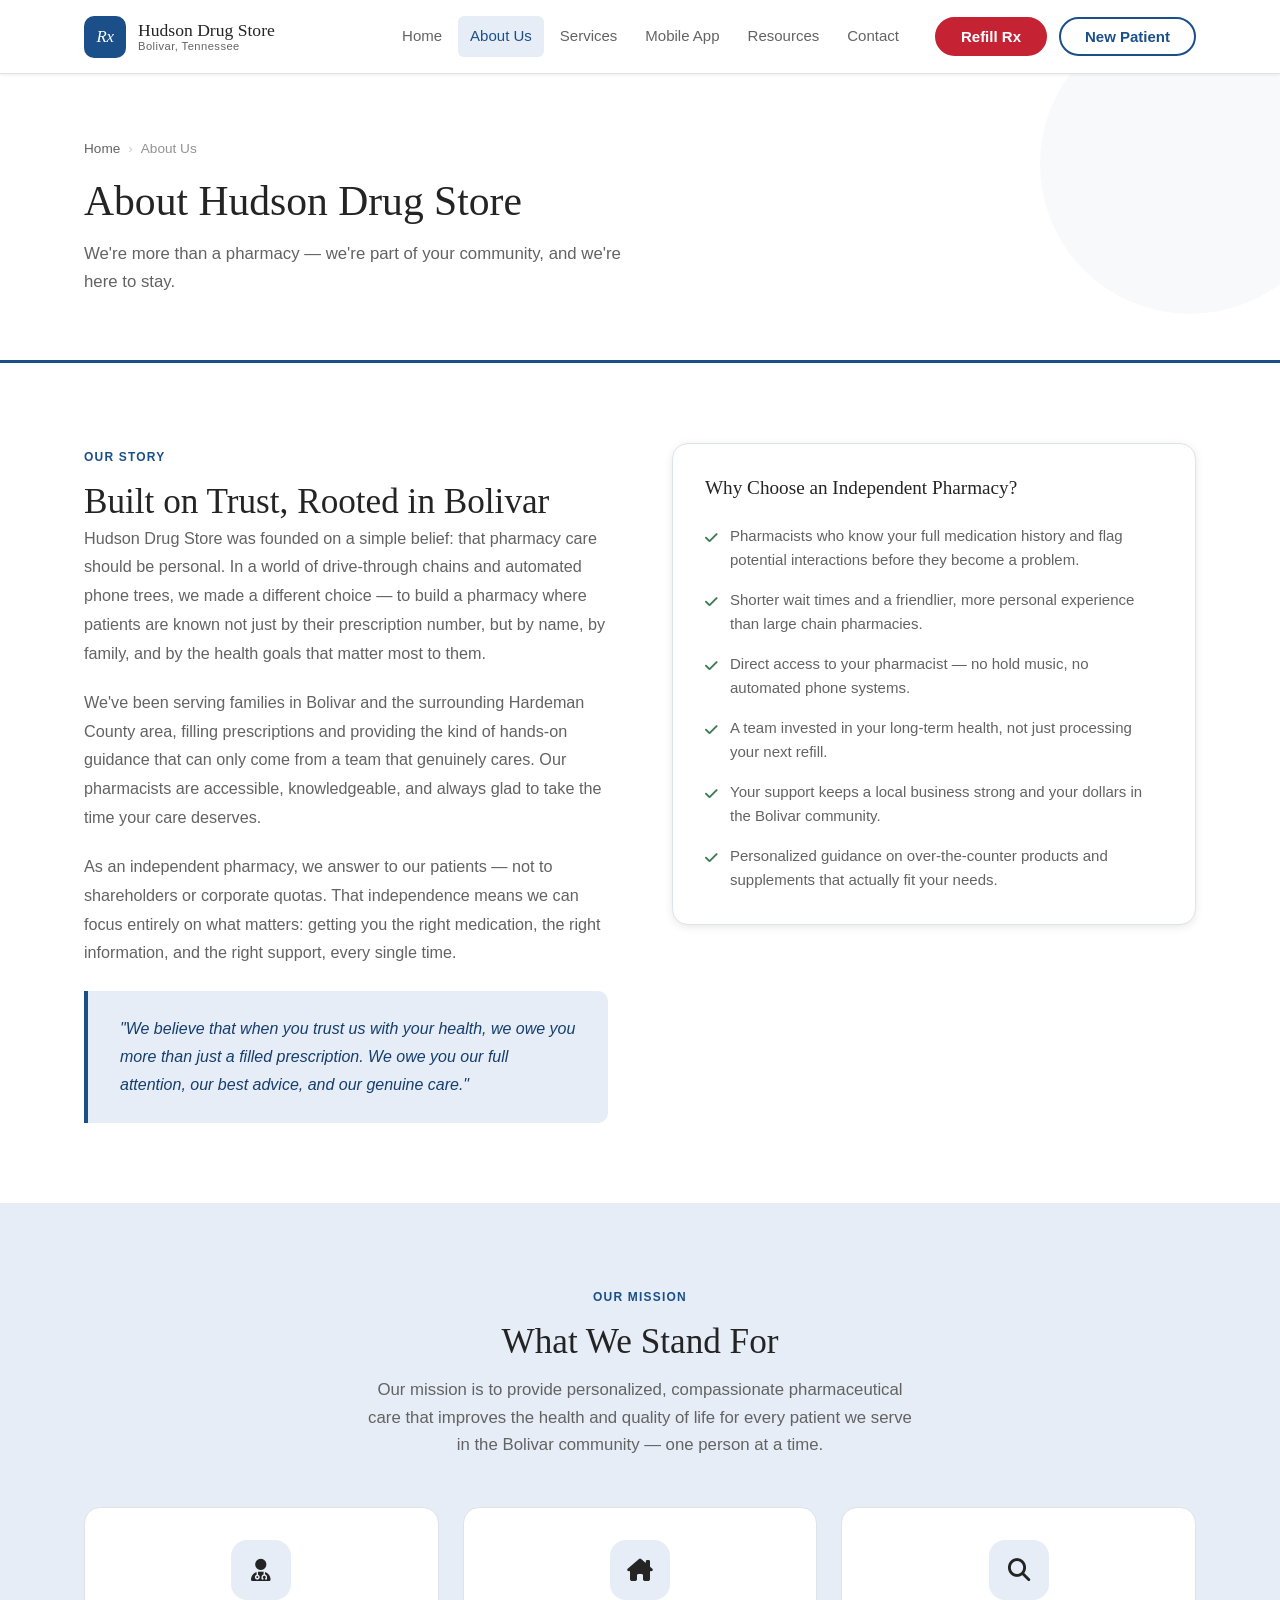
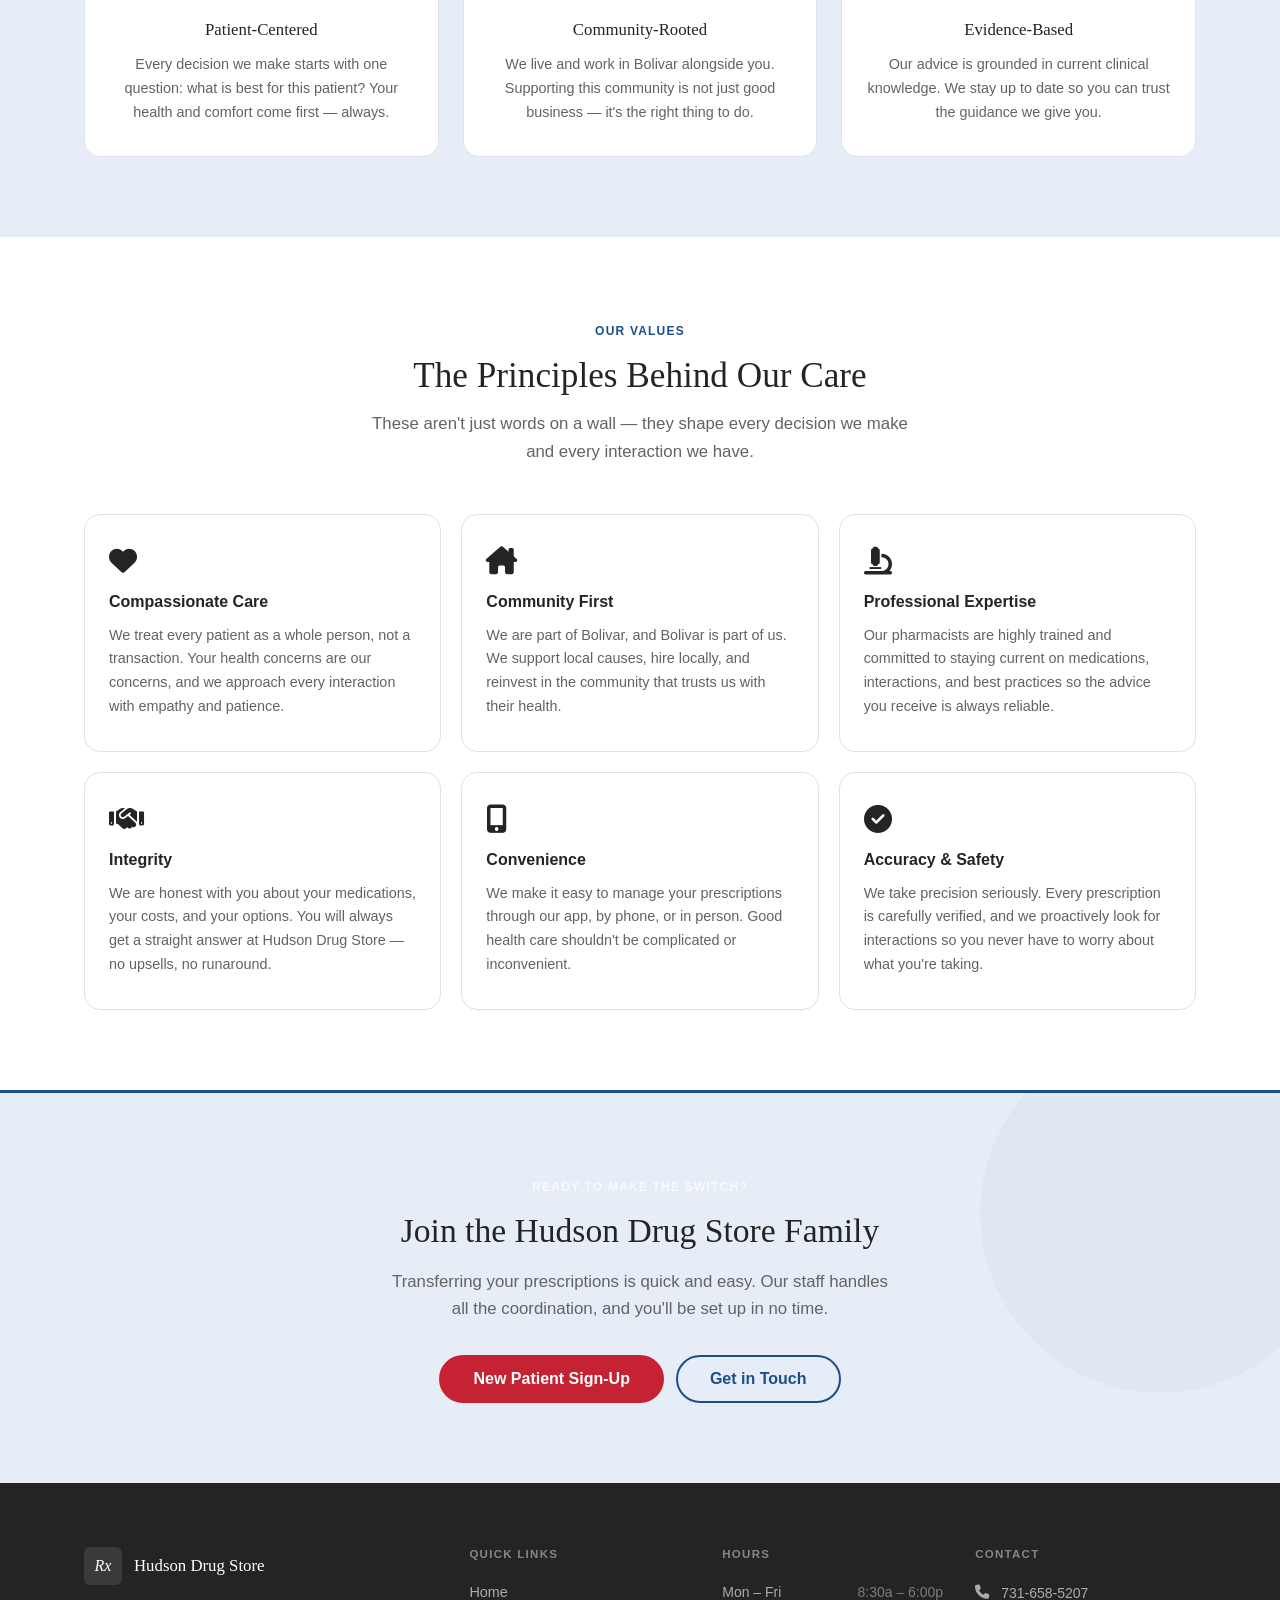
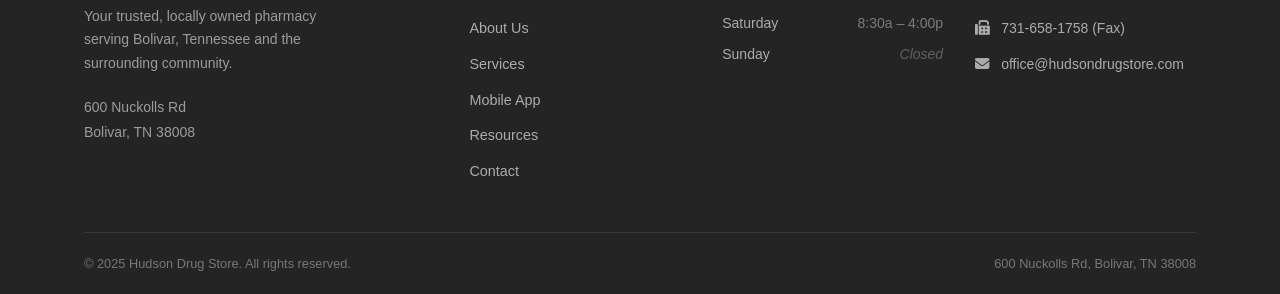
==== about.html @ bd964851 "Initial commit" ====
<!DOCTYPE html>
<html lang="en">
<head>
  <meta charset="UTF-8" />
  <meta name="viewport" content="width=device-width, initial-scale=1.0" />
  <meta name="description" content="Learn about Hudson Drug Store — a locally owned, community-focused pharmacy in Bolivar, Tennessee. Our story, mission, and core values." />
  <title>About Us — Hudson Drug Store</title>
  <link rel="stylesheet" href="styles.css" />
  <link rel="stylesheet" href="https://cdnjs.cloudflare.com/ajax/libs/font-awesome/6.5.1/css/all.min.css" />
</head>
<body>

  <!-- ============================================================
       SITE HEADER
       ============================================================ -->
  <header class="site-header">
    <div class="container header-inner">

      <a href="index.html" class="logo" aria-label="Hudson Drug Store — Home">
        <div class="logo-mark" aria-hidden="true">Rx</div>
        <div class="logo-text">
          <span class="logo-name">Hudson Drug Store</span>
          <span class="logo-tagline">Bolivar, Tennessee</span>
        </div>
      </a>

      <nav class="main-nav" id="main-nav" aria-label="Main navigation">
        <ul class="nav-list">
          <li><a href="index.html">Home</a></li>
          <li><a href="about.html">About Us</a></li>
          <li><a href="services.html">Services</a></li>
          <li><a href="mobile-app.html">Mobile App</a></li>
          <li><a href="resources.html">Resources</a></li>
          <li><a href="contact.html">Contact</a></li>
        </ul>
        <div class="nav-mobile-actions">
          <a href="https://portal.digitalpharmacist.com/?pharmacy_id=35639321-9e39-4f12-9762-fe898cc6b6e4" class="btn btn-accent btn-lg">Refill a Prescription</a>
          <!-- TODO: Replace # with your new patient registration URL -->
          <a href="contact.html" class="btn btn-outline btn-lg">New Patient Sign-Up</a>
        </div>
      </nav>

      <div class="header-actions">
        <a href="https://portal.digitalpharmacist.com/?pharmacy_id=35639321-9e39-4f12-9762-fe898cc6b6e4" class="btn btn-accent">Refill Rx</a>
        <!-- TODO: Replace # with your new patient registration URL -->
        <a href="contact.html" class="btn btn-outline">New Patient</a>
      </div>

      <button
        class="mobile-menu-toggle"
        id="mobile-menu-toggle"
        aria-controls="main-nav"
        aria-expanded="false"
        aria-label="Toggle navigation menu"
      >
        <span></span>
        <span></span>
        <span></span>
      </button>

    </div>
  </header>
  <!-- END SITE HEADER -->


  <main>

    <!-- ────────────────────────────────────────────────────────
         PAGE HERO
         ──────────────────────────────────────────────────────── -->
    <section class="page-hero" aria-labelledby="page-title">
      <div class="container page-hero-inner">
        <nav class="breadcrumb" aria-label="Breadcrumb">
          <a href="index.html">Home</a>
          <span class="breadcrumb-sep" aria-hidden="true">›</span>
          <span aria-current="page">About Us</span>
        </nav>
        <h1 id="page-title">About Hudson Drug Store</h1>
        <p>We're more than a pharmacy — we're part of your community, and we're here to stay.</p>
      </div>
    </section>
    <!-- END PAGE HERO -->


    <!-- ────────────────────────────────────────────────────────
         OUR STORY
         ──────────────────────────────────────────────────────── -->
    <section class="section section--white" aria-labelledby="story-heading">
      <div class="container">
        <div class="story-grid">

          <div class="prose">
            <span class="section-label">Our Story</span>
            <h2 id="story-heading">Built on Trust, Rooted in Bolivar</h2>
            <p>
              Hudson Drug Store was founded on a simple belief: that pharmacy care should be
              personal. In a world of drive-through chains and automated phone trees, we made
              a different choice — to build a pharmacy where patients are known not just by their
              prescription number, but by name, by family, and by the health goals that matter most
              to them.
            </p>
            <p>
              We've been serving families in Bolivar and the surrounding Hardeman County area,
              filling prescriptions and providing the kind of hands-on guidance that can only come
              from a team that genuinely cares. Our pharmacists are accessible, knowledgeable, and
              always glad to take the time your care deserves.
            </p>
            <p>
              As an independent pharmacy, we answer to our patients — not to shareholders or
              corporate quotas. That independence means we can focus entirely on what matters:
              getting you the right medication, the right information, and the right support,
              every single time.
            </p>

            <div class="story-callout">
              <p>
                "We believe that when you trust us with your health, we owe you more than just
                a filled prescription. We owe you our full attention, our best advice, and our
                genuine care."
              </p>
            </div>
          </div>

          <div>
            <div class="story-aside">
              <h3>Why Choose an Independent Pharmacy?</h3>
              <ul class="aside-list">
                <li class="aside-list-item">Pharmacists who know your full medication history and flag potential interactions before they become a problem.</li>
                <li class="aside-list-item">Shorter wait times and a friendlier, more personal experience than large chain pharmacies.</li>
                <li class="aside-list-item">Direct access to your pharmacist — no hold music, no automated phone systems.</li>
                <li class="aside-list-item">A team invested in your long-term health, not just processing your next refill.</li>
                <li class="aside-list-item">Your support keeps a local business strong and your dollars in the Bolivar community.</li>
                <li class="aside-list-item">Personalized guidance on over-the-counter products and supplements that actually fit your needs.</li>
              </ul>
            </div>
          </div>

        </div>
      </div>
    </section>
    <!-- END OUR STORY -->


    <!-- ────────────────────────────────────────────────────────
         MISSION
         ──────────────────────────────────────────────────────── -->
    <section class="section section--alt" aria-labelledby="mission-heading">
      <div class="container">
        <div class="section-header section-header--center">
          <span class="section-label">Our Mission</span>
          <h2 id="mission-heading">What We Stand For</h2>
          <p>
            Our mission is to provide personalized, compassionate pharmaceutical care
            that improves the health and quality of life for every patient we serve in
            the Bolivar community — one person at a time.
          </p>
        </div>

        <div class="grid-3">

          <div class="feature-card">
            <div class="feature-card-icon" aria-hidden="true"><i class="fa-solid fa-user-doctor"></i></div>
            <h3>Patient-Centered</h3>
            <p>
              Every decision we make starts with one question: what is best for this
              patient? Your health and comfort come first — always.
            </p>
          </div>

          <div class="feature-card">
            <div class="feature-card-icon" aria-hidden="true"><i class="fa-solid fa-house-chimney"></i></div>
            <h3>Community-Rooted</h3>
            <p>
              We live and work in Bolivar alongside you. Supporting this community
              is not just good business — it's the right thing to do.
            </p>
          </div>

          <div class="feature-card">
            <div class="feature-card-icon" aria-hidden="true"><i class="fa-solid fa-magnifying-glass"></i></div>
            <h3>Evidence-Based</h3>
            <p>
              Our advice is grounded in current clinical knowledge. We stay up to date
              so you can trust the guidance we give you.
            </p>
          </div>

        </div>
      </div>
    </section>
    <!-- END MISSION -->


    <!-- ────────────────────────────────────────────────────────
         VALUES
         ──────────────────────────────────────────────────────── -->
    <section class="section section--white" aria-labelledby="values-heading">
      <div class="container">
        <div class="section-header section-header--center">
          <span class="section-label">Our Values</span>
          <h2 id="values-heading">The Principles Behind Our Care</h2>
          <p>These aren't just words on a wall — they shape every decision we make and every interaction we have.</p>
        </div>

        <div class="value-cards">

          <div class="value-card">
            <span class="value-card-icon" aria-hidden="true"><i class="fa-solid fa-heart"></i></span>
            <h3>Compassionate Care</h3>
            <p>We treat every patient as a whole person, not a transaction. Your health concerns are our concerns, and we approach every interaction with empathy and patience.</p>
          </div>

          <div class="value-card">
            <span class="value-card-icon" aria-hidden="true"><i class="fa-solid fa-house-chimney"></i></span>
            <h3>Community First</h3>
            <p>We are part of Bolivar, and Bolivar is part of us. We support local causes, hire locally, and reinvest in the community that trusts us with their health.</p>
          </div>

          <div class="value-card">
            <span class="value-card-icon" aria-hidden="true"><i class="fa-solid fa-microscope"></i></span>
            <h3>Professional Expertise</h3>
            <p>Our pharmacists are highly trained and committed to staying current on medications, interactions, and best practices so the advice you receive is always reliable.</p>
          </div>

          <div class="value-card">
            <span class="value-card-icon" aria-hidden="true"><i class="fa-solid fa-handshake"></i></span>
            <h3>Integrity</h3>
            <p>We are honest with you about your medications, your costs, and your options. You will always get a straight answer at Hudson Drug Store — no upsells, no runaround.</p>
          </div>

          <div class="value-card">
            <span class="value-card-icon" aria-hidden="true"><i class="fa-solid fa-mobile-screen-button"></i></span>
            <h3>Convenience</h3>
            <p>We make it easy to manage your prescriptions through our app, by phone, or in person. Good health care shouldn't be complicated or inconvenient.</p>
          </div>

          <div class="value-card">
            <span class="value-card-icon" aria-hidden="true"><i class="fa-solid fa-circle-check"></i></span>
            <h3>Accuracy & Safety</h3>
            <p>We take precision seriously. Every prescription is carefully verified, and we proactively look for interactions so you never have to worry about what you're taking.</p>
          </div>

        </div>
      </div>
    </section>
    <!-- END VALUES -->


    <!-- ────────────────────────────────────────────────────────
         CTA STRIP
         ──────────────────────────────────────────────────────── -->
    <section class="cta-strip" aria-labelledby="about-cta-heading">
      <div class="container">
        <span class="section-label section-label--light">Ready to Make the Switch?</span>
        <h2 id="about-cta-heading">Join the Hudson Drug Store Family</h2>
        <p>
          Transferring your prescriptions is quick and easy. Our staff handles all the
          coordination, and you'll be set up in no time.
        </p>
        <div class="btn-group">
          <!-- TODO: Replace # with your new patient registration URL -->
          <a href="contact.html" class="btn btn-accent btn-lg">New Patient Sign-Up</a>
          <a href="contact.html" class="btn btn-outline btn-lg">Get in Touch</a>
        </div>
      </div>
    </section>
    <!-- END CTA STRIP -->

  </main>


  <!-- ============================================================
       SITE FOOTER
       ============================================================ -->
  <footer class="site-footer" aria-label="Site footer">
    <div class="container">
      <div class="footer-grid">

        <div class="footer-col">
          <a href="index.html" class="footer-logo" aria-label="Hudson Drug Store — Home">
            <div class="footer-logo-mark" aria-hidden="true">Rx</div>
            <span class="footer-logo-name">Hudson Drug Store</span>
          </a>
          <p class="footer-tagline">
            Your trusted, locally owned pharmacy serving Bolivar, Tennessee
            and the surrounding community.
          </p>
          <address class="footer-address">
            600 Nuckolls Rd<br>
            Bolivar, TN 38008
          </address>
        </div>

        <div class="footer-col">
          <h4>Quick Links</h4>
          <nav class="footer-links" aria-label="Footer navigation">
            <a href="index.html">Home</a>
            <a href="about.html">About Us</a>
            <a href="services.html">Services</a>
            <a href="mobile-app.html">Mobile App</a>
            <a href="resources.html">Resources</a>
            <a href="contact.html">Contact</a>
          </nav>
        </div>

        <div class="footer-col">
          <h4>Hours</h4>
          <div class="footer-hours">
            <div class="footer-hours-row">
              <span>Mon – Fri</span>
              <span>8:30a – 6:00p</span>
            </div>
            <div class="footer-hours-row">
              <span>Saturday</span>
              <span>8:30a – 4:00p</span>
            </div>
            <div class="footer-hours-row">
              <span>Sunday</span>
              <span class="closed">Closed</span>
            </div>
          </div>
        </div>

        <div class="footer-col">
          <h4>Contact</h4>
          <div class="footer-contact-links">
            <a href="tel:7316585207" class="footer-contact-link">
              <span aria-hidden="true"><i class="fa-solid fa-phone"></i></span> 731-658-5207
            </a>
            <a href="tel:7316581758" class="footer-contact-link">
              <span aria-hidden="true"><i class="fa-solid fa-fax"></i></span> 731-658-1758 (Fax)
            </a>
            <a href="mailto:office@hudsondrugstore.com" class="footer-contact-link">
              <span aria-hidden="true"><i class="fa-solid fa-envelope"></i></span> office@hudsondrugstore.com
            </a>
          </div>
        </div>

      </div>

      <div class="footer-bottom">
        <span>&copy; 2025 Hudson Drug Store. All rights reserved.</span>
        <span>600 Nuckolls Rd, Bolivar, TN 38008</span>
      </div>
    </div>
  </footer>
  <!-- END SITE FOOTER -->


  <script src="script.js"></script>
</body>
</html>
---- styles.css ----
/* ==================================================
   Hudson Drug Store — Main Stylesheet
   styles.css
   ==================================================

   Table of Contents
   -------------------------------------------------
   1.  CSS Custom Properties
   2.  Reset & Base
   3.  Typography
   4.  Container & Layout
   5.  Buttons
   6.  Site Header & Logo
   7.  Navigation
   8.  Mobile Menu Toggle
   9.  Home Hero
   10. Quick Action Cards
   11. Welcome / Trust Section
   12. Hours Section
   13. Contact Info Strip
   14. CTA Strip
   15. Subpage Hero (Interior Pages)
   16. Content Sections (Shared)
   17. Service Items
   18. Value / Feature Cards
   19. About Page
   20. Mobile App Page
   21. Resources & FAQ Page
   22. Contact Page
   23. Contact Form
   24. Map Placeholder
   25. Site Footer
   26. Utilities
   27. Responsive — Tablet (max-width: 960px)
   28. Responsive — Mobile (max-width: 640px)
   ================================================== */


/* ─── 1. CSS Custom Properties ─────────────────────────────── */

:root {
  /* Brand colors */
  --clr-primary:         #1B4F8A;
  --clr-primary-dark:    #153E6E;
  --clr-primary-darker:  #0E2A4D;
  --clr-primary-light:   #E6EDF6;

  --clr-accent:          #C52233;
  --clr-accent-dark:     #A41C2B;
  --clr-accent-light:    #FCEBED;

  --clr-green:           #3A7855;
  --clr-green-light:     #E8F4ED;

  /* Neutrals */
  --clr-text:            #242424;
  --clr-text-muted:      #636363;
  --clr-text-light:      #939393;
  --clr-bg:              #FFFFFF;
  --clr-bg-alt:          #E6EDF6;
  --clr-white:           #FFFFFF;
  --clr-border:          #DDE3E8;
  --clr-border-dark:     #C5CDD4;

  /* Spacing scale */
  --sp-1:   0.25rem;
  --sp-2:   0.5rem;
  --sp-3:   0.75rem;
  --sp-4:   1rem;
  --sp-5:   1.25rem;
  --sp-6:   1.5rem;
  --sp-8:   2rem;
  --sp-10:  2.5rem;
  --sp-12:  3rem;
  --sp-16:  4rem;
  --sp-20:  5rem;
  --sp-24:  6rem;

  /* Border radius */
  --r-xs:   4px;
  --r-sm:   6px;
  --r:      10px;
  --r-lg:   16px;
  --r-xl:   24px;
  --r-full: 9999px;

  /* Shadows */
  --sh-xs: 0 1px 3px rgba(0, 0, 0, 0.07);
  --sh-sm: 0 2px 8px rgba(0, 0, 0, 0.09);
  --sh:    0 4px 16px rgba(0, 0, 0, 0.11);
  --sh-md: 0 8px 24px rgba(0, 0, 0, 0.13);
  --sh-lg: 0 16px 48px rgba(0, 0, 0, 0.15);

  /* Typography */
  --font-body:  -apple-system, BlinkMacSystemFont, 'Segoe UI', Roboto,
                Oxygen-Sans, Ubuntu, Cantarell, 'Helvetica Neue', sans-serif;
  --font-serif: Georgia, 'Palatino Linotype', 'Book Antiqua', Palatino, serif;

  /* Layout */
  --max-w:  1160px;
  --hdr-h:  74px;

  /* Transitions */
  --tr:      0.18s ease;
  --tr-slow: 0.30s ease;
}


/* ─── 2. Reset & Base ───────────────────────────────────────── */

*,
*::before,
*::after {
  box-sizing: border-box;
  margin: 0;
  padding: 0;
}

html {
  scroll-behavior: smooth;
  -webkit-text-size-adjust: 100%;
}

body {
  font-family: var(--font-body);
  font-size: 1rem;
  line-height: 1.65;
  color: var(--clr-text);
  background-color: var(--clr-bg);
  -webkit-font-smoothing: antialiased;
  -moz-osx-font-smoothing: grayscale;
}

body.nav-is-open {
  overflow: hidden;
}

img {
  max-width: 100%;
  height: auto;
  display: block;
}

a {
  color: var(--clr-primary);
  text-decoration: none;
  transition: color var(--tr);
}

a:hover {
  color: var(--clr-primary-dark);
}

ul,
ol {
  list-style: none;
}

table {
  border-collapse: collapse;
  width: 100%;
}

input,
textarea,
select,
button {
  font-family: inherit;
  font-size: inherit;
}


/* ─── 3. Typography ─────────────────────────────────────────── */

h1,
h2,
h3,
h4,
h5,
h6 {
  font-family: var(--font-serif);
  line-height: 1.25;
  color: var(--clr-text);
  font-weight: normal;
}

h1 { font-size: clamp(2rem, 5vw, 3rem); }
h2 { font-size: clamp(1.6rem, 3.5vw, 2.2rem); }
h3 { font-size: clamp(1.15rem, 2.5vw, 1.5rem); }
h4 { font-size: 1rem;      font-family: var(--font-body); font-weight: 700; }
h5 { font-size: 0.9375rem; font-family: var(--font-body); font-weight: 700; }

p {
  margin-bottom: var(--sp-4);
  color: var(--clr-text-muted);
  max-width: 68ch;
}

p:last-child {
  margin-bottom: 0;
}

strong {
  color: var(--clr-text);
  font-weight: 600;
}

/* Eyebrow / section labels */
.section-label {
  display: inline-block;
  font-family: var(--font-body);
  font-size: 0.75rem;
  font-weight: 700;
  letter-spacing: 0.1em;
  text-transform: uppercase;
  color: var(--clr-primary);
  margin-bottom: var(--sp-3);
}

.section-label--accent {
  color: var(--clr-accent);
}

.section-label--light {
  color: rgba(255, 255, 255, 0.70);
}


/* ─── 4. Container & Layout ─────────────────────────────────── */

.container {
  width: 100%;
  max-width: var(--max-w);
  margin-left: auto;
  margin-right: auto;
  padding-left: var(--sp-6);
  padding-right: var(--sp-6);
}

.section {
  padding-top: var(--sp-20);
  padding-bottom: var(--sp-20);
}

.section--sm {
  padding-top: var(--sp-12);
  padding-bottom: var(--sp-12);
}

.section--lg {
  padding-top: var(--sp-24);
  padding-bottom: var(--sp-24);
}

.section--alt   { background-color: var(--clr-bg-alt); }
.section--white { background-color: var(--clr-white); }
.section--primary { background-color: var(--clr-primary-light); color: var(--clr-text); }
.section--dark    { background-color: #242424; color: var(--clr-white); }

.section-header {
  margin-bottom: var(--sp-12);
}

.section-header h2 {
  margin-bottom: var(--sp-3);
}

.section-header p {
  font-size: 1.05rem;
  max-width: 60ch;
}

.section-header--center {
  text-align: center;
}

.section-header--center p {
  margin-left: auto;
  margin-right: auto;
}

/* Grid helpers */
.grid-2 {
  display: grid;
  grid-template-columns: 1fr 1fr;
  gap: var(--sp-8);
  align-items: start;
}

.grid-3 {
  display: grid;
  grid-template-columns: repeat(3, 1fr);
  gap: var(--sp-6);
}

.grid-4 {
  display: grid;
  grid-template-columns: repeat(4, 1fr);
  gap: var(--sp-6);
}


/* ─── 5. Buttons ────────────────────────────────────────────── */

.btn {
  display: inline-flex;
  align-items: center;
  justify-content: center;
  gap: var(--sp-2);
  padding: 0.625rem var(--sp-6);
  border: 2px solid transparent;
  border-radius: var(--r-full);
  font-family: var(--font-body);
  font-size: 0.9375rem;
  font-weight: 600;
  line-height: 1;
  cursor: pointer;
  text-decoration: none;
  white-space: nowrap;
  transition: background-color var(--tr), color var(--tr),
              border-color var(--tr), transform var(--tr), box-shadow var(--tr);
  -webkit-user-select: none;
  user-select: none;
}

.btn:focus-visible {
  outline: 3px solid var(--clr-accent);
  outline-offset: 3px;
}

.btn:active {
  transform: translateY(1px);
}

/* Primary — teal fill */
.btn-primary {
  background-color: var(--clr-primary);
  border-color: var(--clr-primary);
  color: var(--clr-white);
}

.btn-primary:hover {
  background-color: var(--clr-primary-dark);
  border-color: var(--clr-primary-dark);
  color: var(--clr-white);
  box-shadow: var(--sh-sm);
}

/* Accent — orange fill (main CTA) */
.btn-accent {
  background-color: var(--clr-accent);
  border-color: var(--clr-accent);
  color: var(--clr-white);
}

.btn-accent:hover {
  background-color: var(--clr-accent-dark);
  border-color: var(--clr-accent-dark);
  color: var(--clr-white);
  box-shadow: var(--sh-sm);
}

/* Outline — teal border on light background */
.btn-outline {
  background-color: transparent;
  border-color: var(--clr-primary);
  color: var(--clr-primary);
}

.btn-outline:hover {
  background-color: var(--clr-primary);
  color: var(--clr-white);
}

/* Outline white — white border on dark background */
.btn-outline-white {
  background-color: transparent;
  border-color: rgba(255, 255, 255, 0.70);
  color: var(--clr-white);
}

.btn-outline-white:hover {
  background-color: var(--clr-white);
  border-color: var(--clr-white);
  color: var(--clr-primary-dark);
}

/* Ghost */
.btn-ghost {
  background-color: transparent;
  border-color: transparent;
  color: var(--clr-primary);
  padding-left: var(--sp-3);
  padding-right: var(--sp-3);
}

.btn-ghost:hover {
  background-color: var(--clr-primary-light);
  color: var(--clr-primary-dark);
}

/* Sizes */
.btn-sm {
  padding: var(--sp-2) var(--sp-4);
  font-size: 0.875rem;
}

.btn-lg {
  padding: 0.875rem var(--sp-8);
  font-size: 1rem;
}

/* Button group */
.btn-group {
  display: flex;
  flex-wrap: wrap;
  gap: var(--sp-3);
  align-items: center;
}


/* ─── 6. Site Header & Logo ─────────────────────────────────── */

.site-header {
  position: sticky;
  top: 0;
  left: 0;
  right: 0;
  z-index: 100;
  height: var(--hdr-h);
  background-color: var(--clr-white);
  border-bottom: 1px solid var(--clr-border);
  box-shadow: var(--sh-xs);
}

.header-inner {
  display: flex;
  align-items: center;
  gap: var(--sp-6);
  height: 100%;
}

.logo {
  display: flex;
  align-items: center;
  gap: var(--sp-3);
  text-decoration: none;
  flex-shrink: 0;
}

.logo-mark {
  width: 42px;
  height: 42px;
  background-color: var(--clr-primary);
  border-radius: var(--r);
  display: flex;
  align-items: center;
  justify-content: center;
  color: var(--clr-white);
  font-family: var(--font-serif);
  font-size: 1.05rem;
  font-style: italic;
  flex-shrink: 0;
  letter-spacing: -0.02em;
  transition: background-color var(--tr);
}

.logo:hover .logo-mark {
  background-color: var(--clr-primary-dark);
}

.logo-text {
  display: flex;
  flex-direction: column;
  line-height: 1.15;
}

.logo-name {
  font-family: var(--font-serif);
  font-size: 1.1rem;
  color: var(--clr-text);
  font-weight: normal;
  transition: color var(--tr);
}

.logo-tagline {
  font-size: 0.7rem;
  color: var(--clr-text-muted);
  letter-spacing: 0.04em;
}

.logo:hover .logo-name {
  color: var(--clr-primary);
}


/* ─── 7. Navigation ─────────────────────────────────────────── */

.main-nav {
  margin-left: auto;
}

.nav-list {
  display: flex;
  align-items: center;
  gap: var(--sp-1);
}

.nav-list a {
  display: block;
  padding: var(--sp-2) var(--sp-3);
  font-size: 0.9375rem;
  font-weight: 500;
  color: var(--clr-text-muted);
  border-radius: var(--r-sm);
  text-decoration: none;
  transition: color var(--tr), background-color var(--tr);
}

.nav-list a:hover,
.nav-list a.active {
  color: var(--clr-primary);
  background-color: var(--clr-primary-light);
}

.header-actions {
  display: flex;
  align-items: center;
  gap: var(--sp-3);
  flex-shrink: 0;
}

/* Mobile actions shown inside the open nav panel */
.nav-mobile-actions {
  display: none;
}


/* ─── 8. Mobile Menu Toggle ─────────────────────────────────── */

.mobile-menu-toggle {
  display: none;
  flex-direction: column;
  justify-content: center;
  gap: 5px;
  width: 40px;
  height: 40px;
  background: none;
  border: none;
  border-radius: var(--r-sm);
  cursor: pointer;
  padding: var(--sp-2);
  margin-left: auto;
  flex-shrink: 0;
  transition: background-color var(--tr);
}

.mobile-menu-toggle:hover {
  background-color: var(--clr-primary-light);
}

.mobile-menu-toggle span {
  display: block;
  width: 100%;
  height: 2px;
  background-color: var(--clr-text);
  border-radius: 2px;
  transition: transform var(--tr), opacity var(--tr);
  transform-origin: center;
}

.mobile-menu-toggle.is-active span:nth-child(1) {
  transform: translateY(7px) rotate(45deg);
}

.mobile-menu-toggle.is-active span:nth-child(2) {
  opacity: 0;
  transform: scaleX(0);
}

.mobile-menu-toggle.is-active span:nth-child(3) {
  transform: translateY(-7px) rotate(-45deg);
}


/* ─── 9. Home Hero ──────────────────────────────────────────── */

.hero {
  background: var(--clr-white);
  color: var(--clr-text);
  padding: var(--sp-24) 0;
  position: relative;
  overflow: hidden;
  border-bottom: 3px solid var(--clr-primary);
}

/* Decorative background shapes */
.hero::before {
  content: '';
  position: absolute;
  top: -80px;
  right: -80px;
  width: 440px;
  height: 440px;
  background: rgba(27, 79, 138, 0.03);
  border-radius: 50%;
  pointer-events: none;
}

.hero::after {
  content: '';
  position: absolute;
  bottom: -100px;
  left: 8%;
  width: 320px;
  height: 320px;
  background: rgba(27, 79, 138, 0.03);
  border-radius: 50%;
  pointer-events: none;
}

.hero-inner {
  position: relative;
  z-index: 1;
  max-width: 720px;
}

.hero-badge {
  display: inline-flex;
  align-items: center;
  gap: var(--sp-2);
  background: var(--clr-primary-light);
  border: 1px solid var(--clr-border);
  border-radius: var(--r-full);
  padding: var(--sp-2) var(--sp-4);
  font-size: 0.78rem;
  font-weight: 700;
  letter-spacing: 0.07em;
  text-transform: uppercase;
  color: var(--clr-primary);
  margin-bottom: var(--sp-5);
}

.hero-badge-dot {
  width: 7px;
  height: 7px;
  background-color: var(--clr-primary);
  border-radius: 50%;
  display: inline-block;
  flex-shrink: 0;
}

.hero h1 {
  color: var(--clr-text);
  margin-bottom: var(--sp-5);
  font-size: clamp(2.1rem, 5vw, 3.25rem);
  line-height: 1.18;
}

.hero-sub {
  font-size: 1.1rem;
  color: var(--clr-text-muted);
  max-width: 55ch;
  line-height: 1.75;
  margin-bottom: var(--sp-8);
}

.hero-actions {
  display: flex;
  flex-wrap: wrap;
  gap: var(--sp-3);
  align-items: center;
  margin-bottom: var(--sp-8);
}

.hero-note {
  font-size: 0.875rem;
  color: var(--clr-text-light);
  border-top: 1px solid var(--clr-border);
  padding-top: var(--sp-5);
}

.hero-note strong {
  color: var(--clr-text-muted);
}


/* ─── 10. Quick Action Cards ────────────────────────────────── */

.action-cards {
  display: grid;
  grid-template-columns: repeat(4, 1fr);
  gap: var(--sp-5);
}

.action-card {
  background-color: var(--clr-white);
  border-radius: var(--r-lg);
  box-shadow: var(--sh);
  padding: var(--sp-8) var(--sp-6);
  text-align: center;
  text-decoration: none;
  color: var(--clr-text);
  border: 1px solid var(--clr-border);
  display: flex;
  flex-direction: column;
  align-items: center;
  gap: var(--sp-3);
  transition: transform var(--tr-slow), box-shadow var(--tr-slow), border-color var(--tr);
}

.action-card:hover {
  transform: translateY(-5px);
  box-shadow: var(--sh-lg);
  border-color: var(--clr-primary);
  color: var(--clr-text);
}

.action-card-icon {
  width: 56px;
  height: 56px;
  border-radius: var(--r);
  display: flex;
  align-items: center;
  justify-content: center;
  font-size: 1.4rem;
  flex-shrink: 0;
}

.action-card-icon--primary { background-color: var(--clr-primary-light); color: var(--clr-primary); }
.action-card-icon--accent  { background-color: var(--clr-accent-light);  color: var(--clr-accent); }
.action-card-icon--green   { background-color: var(--clr-green-light);   color: var(--clr-green); }

.action-card h3 {
  font-family: var(--font-body);
  font-size: 0.9375rem;
  font-weight: 700;
  color: var(--clr-text);
  line-height: 1.3;
}

.action-card p {
  font-size: 0.875rem;
  color: var(--clr-text-muted);
  margin: 0;
  max-width: none;
  line-height: 1.55;
}

.action-card-arrow {
  font-size: 1rem;
  color: var(--clr-primary);
  font-weight: 700;
  margin-top: var(--sp-1);
}


/* ─── 11. Welcome / Trust Section ───────────────────────────── */

.welcome-grid {
  display: grid;
  grid-template-columns: 1fr 1fr;
  gap: var(--sp-12);
  align-items: start;
}

.welcome-text h2 {
  margin-bottom: var(--sp-5);
}

.trust-points {
  display: flex;
  flex-direction: column;
  gap: var(--sp-6);
}

.trust-point {
  display: flex;
  gap: var(--sp-4);
  align-items: flex-start;
}

.trust-point-icon {
  width: 44px;
  height: 44px;
  flex-shrink: 0;
  background-color: var(--clr-primary-light);
  border-radius: var(--r);
  display: flex;
  align-items: center;
  justify-content: center;
  font-size: 1.15rem;
}

.trust-point-body h4 {
  margin-bottom: var(--sp-1);
}

.trust-point-body p {
  font-size: 0.9rem;
  margin: 0;
  max-width: none;
}


/* ─── 12. Hours Section ─────────────────────────────────────── */

.hours-grid {
  display: grid;
  grid-template-columns: 1fr 1fr;
  gap: var(--sp-12);
  align-items: start;
}

.hours-info h2 {
  margin-bottom: var(--sp-5);
}

.hours-table-wrap {
  overflow-x: auto;
}

.hours-table {
  width: 100%;
  border-radius: var(--r);
  overflow: hidden;
  box-shadow: var(--sh-sm);
  background-color: var(--clr-white);
}

.hours-table tr {
  border-bottom: 1px solid var(--clr-border);
}

.hours-table tr:last-child {
  border-bottom: none;
}

.hours-table td {
  padding: var(--sp-4) var(--sp-5);
  font-size: 0.9375rem;
}

.hours-table td:first-child {
  font-weight: 600;
  color: var(--clr-text);
  width: 50%;
}

.hours-table td:last-child {
  color: var(--clr-text-muted);
  text-align: right;
}

.hours-closed {
  color: var(--clr-text-light) !important;
  font-style: italic;
}

.hours-contact-links {
  display: flex;
  flex-direction: column;
  gap: var(--sp-3);
  margin-top: var(--sp-6);
}

.hours-contact-link {
  display: flex;
  align-items: center;
  gap: var(--sp-3);
  font-size: 0.9375rem;
  font-weight: 500;
  color: var(--clr-text);
  text-decoration: none;
  padding: var(--sp-3) var(--sp-4);
  background-color: var(--clr-white);
  border-radius: var(--r);
  border: 1px solid var(--clr-border);
  transition: border-color var(--tr), box-shadow var(--tr), color var(--tr);
}

.hours-contact-link:hover {
  border-color: var(--clr-primary);
  box-shadow: var(--sh-sm);
  color: var(--clr-primary);
}

.hours-contact-link span {
  font-size: 1rem;
}


/* ─── 13. Contact Info Strip ────────────────────────────────── */

.contact-strip {
  background-color: var(--clr-white);
  border-top: 1px solid var(--clr-border);
  border-bottom: 1px solid var(--clr-border);
}

.contact-strip-inner {
  display: flex;
  align-items: center;
  justify-content: space-between;
  gap: var(--sp-6);
  flex-wrap: wrap;
  padding: var(--sp-8) 0;
}

.contact-strip-item {
  display: flex;
  align-items: center;
  gap: var(--sp-3);
  font-size: 0.9375rem;
}

.contact-strip-icon {
  width: 38px;
  height: 38px;
  background-color: var(--clr-primary-light);
  border-radius: var(--r);
  display: flex;
  align-items: center;
  justify-content: center;
  font-size: 0.95rem;
  flex-shrink: 0;
}

.contact-strip-item strong {
  display: block;
  font-size: 0.72rem;
  text-transform: uppercase;
  letter-spacing: 0.06em;
  color: var(--clr-text-light);
  margin-bottom: 2px;
  font-weight: 700;
}

.contact-strip-item a,
.contact-strip-item span {
  color: var(--clr-text);
  font-weight: 500;
}

.contact-strip-item a:hover {
  color: var(--clr-primary);
}


/* ─── 14. CTA Strip ─────────────────────────────────────────── */

.cta-strip {
  background: var(--clr-primary-light);
  color: var(--clr-text);
  padding: var(--sp-20) 0;
  text-align: center;
  position: relative;
  overflow: hidden;
  border-top: 3px solid var(--clr-primary);
}

.cta-strip::before {
  content: '';
  position: absolute;
  top: -60px;
  right: -60px;
  width: 360px;
  height: 360px;
  background: rgba(27, 79, 138, 0.03);
  border-radius: 50%;
  pointer-events: none;
}

.cta-strip h2 {
  color: var(--clr-text);
  margin-bottom: var(--sp-4);
  font-size: clamp(1.5rem, 3.5vw, 2.1rem);
  position: relative;
  z-index: 1;
}

.cta-strip p {
  color: var(--clr-text-muted);
  max-width: 54ch;
  margin-left: auto;
  margin-right: auto;
  margin-bottom: var(--sp-8);
  font-size: 1.05rem;
  position: relative;
  z-index: 1;
}

.cta-strip .btn-group {
  justify-content: center;
  position: relative;
  z-index: 1;
}


/* ─── 15. Subpage Hero ──────────────────────────────────────── */

.page-hero {
  background: var(--clr-white);
  color: var(--clr-text);
  padding: var(--sp-16) 0;
  position: relative;
  overflow: hidden;
  border-bottom: 3px solid var(--clr-primary);
}

.page-hero::before {
  content: '';
  position: absolute;
  top: -60px;
  right: -60px;
  width: 300px;
  height: 300px;
  background: rgba(27, 79, 138, 0.03);
  border-radius: 50%;
  pointer-events: none;
}

.page-hero-inner {
  position: relative;
  z-index: 1;
}

.page-hero h1 {
  color: var(--clr-text);
  margin-bottom: var(--sp-3);
  font-size: clamp(1.8rem, 4vw, 2.6rem);
}

.page-hero p {
  color: var(--clr-text-muted);
  font-size: 1.05rem;
  max-width: 58ch;
  margin: 0;
}

.breadcrumb {
  display: flex;
  align-items: center;
  gap: var(--sp-2);
  font-size: 0.85rem;
  color: var(--clr-text-light);
  margin-bottom: var(--sp-4);
}

.breadcrumb a {
  color: var(--clr-text-muted);
  text-decoration: none;
  transition: color var(--tr);
}

.breadcrumb a:hover {
  color: var(--clr-primary);
}

.breadcrumb-sep {
  opacity: 0.45;
}


/* ─── 16. Content Sections (Shared) ────────────────────────── */

.prose p {
  max-width: none;
  font-size: 1.0125rem;
  line-height: 1.78;
  color: var(--clr-text-muted);
  margin-bottom: var(--sp-5);
}

.content-lead {
  font-size: 1.15rem;
  color: var(--clr-text-muted);
  line-height: 1.78;
  max-width: 72ch;
  margin-bottom: var(--sp-6);
}


/* ─── 17. Service Items ─────────────────────────────────────── */

.service-list {
  display: flex;
  flex-direction: column;
  gap: var(--sp-4);
}

.service-item {
  display: grid;
  grid-template-columns: 64px 1fr;
  gap: var(--sp-6);
  align-items: start;
  background-color: var(--clr-white);
  border-radius: var(--r-lg);
  border: 1px solid var(--clr-border);
  padding: var(--sp-8);
  transition: border-color var(--tr), box-shadow var(--tr);
}

.service-item:hover {
  border-color: var(--clr-primary);
  box-shadow: var(--sh);
}

.service-item-icon {
  width: 56px;
  height: 56px;
  background-color: var(--clr-primary-light);
  border-radius: var(--r);
  display: flex;
  align-items: center;
  justify-content: center;
  font-size: 1.35rem;
  flex-shrink: 0;
}

.service-item-icon--accent { background-color: var(--clr-accent-light); }
.service-item-icon--green  { background-color: var(--clr-green-light);  }

.service-item-body h3 {
  font-size: 1.15rem;
  margin-bottom: var(--sp-2);
}

.service-item-body p {
  font-size: 0.95rem;
  max-width: none;
  margin-bottom: var(--sp-5);
}

.service-item-body .btn {
  font-size: 0.875rem;
  padding: 0.5rem var(--sp-4);
}


/* ─── 18. Value / Feature Cards ─────────────────────────────── */

.feature-card {
  background-color: var(--clr-white);
  border-radius: var(--r-lg);
  border: 1px solid var(--clr-border);
  padding: var(--sp-8) var(--sp-6);
  text-align: center;
  transition: transform var(--tr-slow), box-shadow var(--tr-slow);
}

.feature-card:hover {
  transform: translateY(-4px);
  box-shadow: var(--sh);
}

.feature-card-icon {
  width: 60px;
  height: 60px;
  margin: 0 auto var(--sp-5);
  background-color: var(--clr-primary-light);
  border-radius: var(--r-lg);
  display: flex;
  align-items: center;
  justify-content: center;
  font-size: 1.4rem;
}

.feature-card h3 {
  font-size: 1.05rem;
  margin-bottom: var(--sp-3);
}

.feature-card p {
  font-size: 0.9rem;
  margin: 0;
  max-width: none;
}


/* ─── 19. About Page ────────────────────────────────────────── */

.story-grid {
  display: grid;
  grid-template-columns: 1fr 1fr;
  gap: var(--sp-16);
  align-items: start;
}

.story-callout {
  background-color: var(--clr-primary-light);
  border-left: 4px solid var(--clr-primary);
  border-radius: 0 var(--r) var(--r) 0;
  padding: var(--sp-6) var(--sp-8);
  margin-top: var(--sp-6);
}

.story-callout p {
  font-size: 1rem;
  color: var(--clr-primary-dark);
  margin: 0;
  max-width: none;
  font-style: italic;
  line-height: 1.75;
}

.story-aside {
  background-color: var(--clr-white);
  border-radius: var(--r-lg);
  border: 1px solid var(--clr-border);
  padding: var(--sp-8);
  box-shadow: var(--sh-sm);
}

.story-aside h3 {
  font-size: 1.2rem;
  margin-bottom: var(--sp-6);
}

.aside-list {
  display: flex;
  flex-direction: column;
  gap: var(--sp-4);
}

.aside-list-item {
  display: flex;
  align-items: flex-start;
  gap: var(--sp-3);
  font-size: 0.9375rem;
  color: var(--clr-text-muted);
  line-height: 1.6;
}

.aside-list-item::before {
  content: '\f00c';
  font-family: 'Font Awesome 6 Free';
  font-weight: 900;
  color: var(--clr-green);
  flex-shrink: 0;
  font-size: 0.9rem;
  margin-top: 2px;
}

.value-cards {
  display: grid;
  grid-template-columns: repeat(3, 1fr);
  gap: var(--sp-5);
}

.value-card {
  background-color: var(--clr-white);
  border-radius: var(--r-lg);
  border: 1px solid var(--clr-border);
  padding: var(--sp-8) var(--sp-6);
  transition: border-color var(--tr), box-shadow var(--tr);
}

.value-card:hover {
  border-color: var(--clr-primary);
  box-shadow: var(--sh-sm);
}

.value-card-icon {
  font-size: 1.75rem;
  margin-bottom: var(--sp-4);
  display: block;
  line-height: 1;
}

.value-card h3 {
  font-family: var(--font-body);
  font-size: 1rem;
  font-weight: 700;
  margin-bottom: var(--sp-3);
}

.value-card p {
  font-size: 0.9rem;
  margin: 0;
  max-width: none;
  line-height: 1.65;
}


/* ─── 20. Mobile App Page ───────────────────────────────────── */

.app-intro-grid {
  display: grid;
  grid-template-columns: 1fr 1.1fr;
  gap: var(--sp-12);
  align-items: center;
}

.app-visual {
  background: linear-gradient(
    145deg,
    var(--clr-primary-light) 0%,
    var(--clr-bg-alt) 100%
  );
  border-radius: var(--r-xl);
  border: 1px solid var(--clr-border);
  aspect-ratio: 9 / 14;
  max-height: 500px;
  display: flex;
  flex-direction: column;
  align-items: center;
  justify-content: center;
  gap: var(--sp-4);
  box-shadow: var(--sh-md);
}

.app-visual-icon {
  font-size: 4rem;
  line-height: 1;
}

.app-visual-label {
  font-size: 0.9rem;
  color: var(--clr-text-muted);
  text-align: center;
  max-width: 18ch;
  margin: 0;
  line-height: 1.55;
}

.app-intro-text h2 {
  margin-bottom: var(--sp-4);
}

.app-intro-text p {
  max-width: none;
}

.app-store-buttons {
  display: flex;
  flex-wrap: wrap;
  gap: var(--sp-3);
  margin-top: var(--sp-6);
}

.app-store-btn {
  display: flex;
  align-items: center;
  gap: var(--sp-3);
  padding: var(--sp-3) var(--sp-5);
  background-color: var(--clr-text);
  color: var(--clr-white);
  border-radius: var(--r);
  text-decoration: none;
  min-width: 180px;
  transition: background-color var(--tr), transform var(--tr);
}

.app-store-btn:hover {
  background-color: #242424;
  color: var(--clr-white);
  transform: translateY(-2px);
}

.app-store-btn-icon {
  font-size: 1.4rem;
  flex-shrink: 0;
  line-height: 1;
}

.app-store-btn-text {
  display: flex;
  flex-direction: column;
  line-height: 1.2;
}

.app-store-btn-text small {
  font-size: 0.63rem;
  opacity: 0.72;
  text-transform: uppercase;
  letter-spacing: 0.04em;
}

.app-store-btn-text strong {
  font-size: 0.9375rem;
  color: var(--clr-white);
  font-weight: 600;
}

.app-features-grid {
  display: grid;
  grid-template-columns: repeat(3, 1fr);
  gap: var(--sp-5);
}

.app-feature-item {
  background-color: var(--clr-white);
  border: 1px solid var(--clr-border);
  border-radius: var(--r-lg);
  padding: var(--sp-6);
  transition: border-color var(--tr), transform var(--tr-slow);
}

.app-feature-item:hover {
  border-color: var(--clr-primary);
  transform: translateY(-3px);
}

.app-feature-icon {
  font-size: 1.6rem;
  margin-bottom: var(--sp-4);
  display: block;
  line-height: 1;
}

.app-feature-item h4 {
  margin-bottom: var(--sp-2);
}

.app-feature-item p {
  font-size: 0.875rem;
  margin: 0;
  max-width: none;
}

.how-it-works {
  display: flex;
  flex-direction: column;
  gap: var(--sp-6);
}

.how-step {
  display: flex;
  gap: var(--sp-5);
  align-items: flex-start;
}

.how-step-num {
  width: 44px;
  height: 44px;
  flex-shrink: 0;
  background-color: var(--clr-primary);
  color: var(--clr-white);
  border-radius: 50%;
  display: flex;
  align-items: center;
  justify-content: center;
  font-weight: 700;
  font-size: 1rem;
  font-family: var(--font-body);
}

.how-step-body h4 {
  margin-bottom: var(--sp-1);
  font-size: 1rem;
}

.how-step-body p {
  font-size: 0.9rem;
  margin: 0;
  max-width: none;
}


/* ─── 21. Resources & FAQ Page ──────────────────────────────── */

.faq-list {
  display: flex;
  flex-direction: column;
  gap: var(--sp-3);
}

.faq-item {
  background-color: var(--clr-white);
  border: 1px solid var(--clr-border);
  border-radius: var(--r);
  overflow: hidden;
  transition: border-color var(--tr);
}

.faq-item:hover,
.faq-item.faq-open {
  border-color: var(--clr-primary);
}

.faq-question {
  display: flex;
  align-items: center;
  justify-content: space-between;
  gap: var(--sp-4);
  padding: var(--sp-5) var(--sp-6);
  cursor: pointer;
  font-weight: 600;
  font-size: 0.9375rem;
  color: var(--clr-text);
  background: none;
  border: none;
  width: 100%;
  text-align: left;
  transition: color var(--tr);
}

.faq-question:hover {
  color: var(--clr-primary);
}

.faq-toggle {
  font-size: 1.4rem;
  flex-shrink: 0;
  color: var(--clr-primary);
  font-weight: 300;
  line-height: 1;
  user-select: none;
  transition: transform var(--tr);
  display: inline-block;
}

.faq-item.faq-open .faq-toggle {
  transform: rotate(45deg);
}

.faq-answer {
  padding: 0 var(--sp-6) var(--sp-5);
  font-size: 0.9375rem;
  color: var(--clr-text-muted);
  line-height: 1.72;
  display: none;
}

.faq-item.faq-open .faq-answer {
  display: block;
}

.insurance-grid {
  display: grid;
  grid-template-columns: repeat(2, 1fr);
  gap: var(--sp-5);
}

.insurance-item {
  background-color: var(--clr-white);
  border: 1px solid var(--clr-border);
  border-radius: var(--r);
  padding: var(--sp-6);
  transition: border-color var(--tr);
}

.insurance-item:hover {
  border-color: var(--clr-primary);
}

.insurance-item h4 {
  margin-bottom: var(--sp-2);
}

.insurance-item p {
  font-size: 0.9rem;
  margin: 0;
  max-width: none;
}

.tips-list {
  display: flex;
  flex-direction: column;
  gap: var(--sp-3);
}

.tip-item {
  display: flex;
  gap: var(--sp-4);
  align-items: flex-start;
  padding: var(--sp-5) var(--sp-6);
  background-color: var(--clr-white);
  border: 1px solid var(--clr-border);
  border-radius: var(--r);
  transition: border-color var(--tr);
}

.tip-item:hover {
  border-color: var(--clr-primary);
}

.tip-icon {
  font-size: 1.15rem;
  flex-shrink: 0;
  width: 36px;
  height: 36px;
  display: flex;
  align-items: center;
  justify-content: center;
  background-color: var(--clr-primary-light);
  border-radius: var(--r-sm);
  line-height: 1;
}

.tip-item h4 {
  margin-bottom: var(--sp-1);
}

.tip-item p {
  font-size: 0.9rem;
  margin: 0;
  max-width: none;
}


/* ─── 22. Contact Page ──────────────────────────────────────── */

.contact-page-grid {
  display: grid;
  grid-template-columns: 1fr 1.5fr;
  gap: var(--sp-10);
  align-items: start;
}

.contact-info-block {
  background-color: var(--clr-white);
  border: 1px solid var(--clr-border);
  border-radius: var(--r-lg);
  padding: var(--sp-8);
  box-shadow: var(--sh-sm);
}

.contact-info-block h2 {
  font-size: 1.35rem;
  margin-bottom: var(--sp-6);
}

.contact-detail {
  display: flex;
  align-items: flex-start;
  gap: var(--sp-4);
  padding: var(--sp-4) 0;
  border-bottom: 1px solid var(--clr-border);
}

.contact-detail:last-of-type {
  border-bottom: none;
  padding-bottom: 0;
}

.contact-detail-icon {
  width: 40px;
  height: 40px;
  flex-shrink: 0;
  background-color: var(--clr-primary-light);
  border-radius: var(--r);
  display: flex;
  align-items: center;
  justify-content: center;
  font-size: 0.95rem;
}

.contact-detail-body strong {
  display: block;
  font-size: 0.72rem;
  text-transform: uppercase;
  letter-spacing: 0.06em;
  color: var(--clr-text-light);
  margin-bottom: 3px;
  font-weight: 700;
}

.contact-detail-body a,
.contact-detail-body span {
  font-size: 0.9375rem;
  color: var(--clr-text);
  font-weight: 500;
}

.contact-detail-body a:hover {
  color: var(--clr-primary);
}

.hours-contact-table {
  width: 100%;
  margin-top: var(--sp-6);
  font-size: 0.9rem;
}

.hours-contact-table tr {
  border-bottom: 1px solid var(--clr-border);
}

.hours-contact-table tr:last-child {
  border-bottom: none;
}

.hours-contact-table td {
  padding: var(--sp-3) 0;
  color: var(--clr-text-muted);
}

.hours-contact-table td:first-child {
  font-weight: 600;
  color: var(--clr-text);
  width: 55%;
}

.hours-contact-table td:last-child {
  text-align: right;
}


/* ─── 23. Contact Form ──────────────────────────────────────── */

.contact-form-wrap {
  background-color: var(--clr-white);
  border: 1px solid var(--clr-border);
  border-radius: var(--r-lg);
  padding: var(--sp-8);
  box-shadow: var(--sh-sm);
}

.contact-form-wrap h2 {
  font-size: 1.35rem;
  margin-bottom: var(--sp-2);
}

.contact-form-wrap > p {
  font-size: 0.9rem;
  color: var(--clr-text-muted);
  margin-bottom: var(--sp-6);
  max-width: none;
}

.form-row {
  display: grid;
  grid-template-columns: 1fr 1fr;
  gap: var(--sp-4);
}

.form-group {
  display: flex;
  flex-direction: column;
  gap: var(--sp-2);
  margin-bottom: var(--sp-4);
}

.form-label {
  font-size: 0.875rem;
  font-weight: 600;
  color: var(--clr-text);
}

.form-label span {
  color: var(--clr-accent);
  margin-left: 2px;
}

.form-input,
.form-textarea,
.form-select {
  width: 100%;
  padding: 0.625rem var(--sp-4);
  border: 1.5px solid var(--clr-border);
  border-radius: var(--r);
  font-family: var(--font-body);
  font-size: 0.9375rem;
  color: var(--clr-text);
  background-color: var(--clr-white);
  transition: border-color var(--tr), box-shadow var(--tr);
  line-height: 1.5;
  appearance: none;
  -webkit-appearance: none;
}

.form-input:focus,
.form-textarea:focus,
.form-select:focus {
  outline: none;
  border-color: var(--clr-primary);
  box-shadow: 0 0 0 3px rgba(27, 79, 138, 0.12);
}

.form-input::placeholder,
.form-textarea::placeholder {
  color: var(--clr-text-light);
}

.form-textarea {
  min-height: 140px;
  resize: vertical;
}

.form-note {
  font-size: 0.82rem;
  color: var(--clr-text-muted);
  margin-top: var(--sp-4);
  line-height: 1.6;
  max-width: none;
}


/* ─── 24. Map Placeholder ───────────────────────────────────── */

.map-placeholder {
  width: 100%;
  height: 360px;
  background: linear-gradient(
    135deg,
    var(--clr-primary-light) 0%,
    var(--clr-bg-alt) 100%
  );
  border-radius: var(--r-lg);
  border: 2px dashed var(--clr-border);
  display: flex;
  flex-direction: column;
  align-items: center;
  justify-content: center;
  gap: var(--sp-4);
  color: var(--clr-text-muted);
  text-align: center;
}

.map-placeholder-icon {
  font-size: 2.5rem;
  line-height: 1;
}

.map-placeholder p {
  font-size: 0.9375rem;
  margin: 0;
  max-width: 32ch;
  line-height: 1.65;
}

.map-placeholder a {
  color: var(--clr-primary);
  font-weight: 600;
  text-decoration: underline;
}


/* ─── 25. Site Footer ───────────────────────────────────────── */

.site-footer {
  background-color: #242424;
  color: rgba(255, 255, 255, 0.75);
  padding-top: var(--sp-16);
}

.footer-grid {
  display: grid;
  grid-template-columns: 1.6fr 1fr 1fr 1fr;
  gap: var(--sp-8);
  padding-bottom: var(--sp-12);
  border-bottom: 1px solid rgba(255, 255, 255, 0.10);
}

.footer-col h4 {
  font-family: var(--font-body);
  font-size: 0.72rem;
  font-weight: 700;
  text-transform: uppercase;
  letter-spacing: 0.11em;
  color: rgba(255, 255, 255, 0.45);
  margin-bottom: var(--sp-5);
}

.footer-logo {
  display: flex;
  align-items: center;
  gap: var(--sp-3);
  text-decoration: none;
  margin-bottom: var(--sp-5);
}

.footer-logo-mark {
  width: 38px;
  height: 38px;
  background-color: rgba(255, 255, 255, 0.10);
  border-radius: var(--r-sm);
  display: flex;
  align-items: center;
  justify-content: center;
  color: var(--clr-white);
  font-family: var(--font-serif);
  font-size: 1rem;
  font-style: italic;
  flex-shrink: 0;
}

.footer-logo-name {
  font-family: var(--font-serif);
  font-size: 1.05rem;
  color: var(--clr-white);
}

.footer-tagline {
  font-size: 0.875rem;
  color: rgba(255, 255, 255, 0.55);
  line-height: 1.68;
  margin-bottom: var(--sp-5);
  max-width: 30ch;
}

.footer-address {
  font-size: 0.875rem;
  color: rgba(255, 255, 255, 0.55);
  line-height: 1.78;
  font-style: normal;
}

.footer-links {
  display: flex;
  flex-direction: column;
  gap: var(--sp-3);
}

.footer-links a {
  font-size: 0.9rem;
  color: rgba(255, 255, 255, 0.62);
  text-decoration: none;
  transition: color var(--tr);
}

.footer-links a:hover {
  color: var(--clr-white);
}

.footer-hours {
  display: flex;
  flex-direction: column;
  gap: var(--sp-2);
}

.footer-hours-row {
  display: flex;
  justify-content: space-between;
  gap: var(--sp-3);
  font-size: 0.875rem;
}

.footer-hours-row span:first-child {
  color: rgba(255, 255, 255, 0.62);
}

.footer-hours-row span:last-child {
  color: rgba(255, 255, 255, 0.40);
  text-align: right;
}

.footer-hours-row span.closed {
  color: rgba(255, 255, 255, 0.28);
  font-style: italic;
}

.footer-contact-links {
  display: flex;
  flex-direction: column;
  gap: var(--sp-3);
}

.footer-contact-link {
  display: flex;
  align-items: center;
  gap: var(--sp-3);
  font-size: 0.875rem;
  color: rgba(255, 255, 255, 0.62);
  text-decoration: none;
  transition: color var(--tr);
}

.footer-contact-link:hover {
  color: var(--clr-white);
}

.footer-contact-link span {
  font-size: 0.9rem;
}

.footer-bottom {
  display: flex;
  align-items: center;
  justify-content: space-between;
  gap: var(--sp-4);
  flex-wrap: wrap;
  padding: var(--sp-5) 0;
  font-size: 0.8rem;
  color: rgba(255, 255, 255, 0.38);
}

.footer-bottom a {
  color: rgba(255, 255, 255, 0.48);
  text-decoration: none;
  transition: color var(--tr);
}

.footer-bottom a:hover {
  color: rgba(255, 255, 255, 0.80);
}


/* ─── 26. Utilities ─────────────────────────────────────────── */

.text-center { text-align: center; }

.mt-4  { margin-top: var(--sp-4);  }
.mt-6  { margin-top: var(--sp-6);  }
.mt-8  { margin-top: var(--sp-8);  }
.mt-10 { margin-top: var(--sp-10); }

.mb-4  { margin-bottom: var(--sp-4);  }
.mb-6  { margin-bottom: var(--sp-6);  }
.mb-8  { margin-bottom: var(--sp-8);  }

.sr-only {
  position: absolute;
  width: 1px;
  height: 1px;
  padding: 0;
  margin: -1px;
  overflow: hidden;
  clip: rect(0, 0, 0, 0);
  white-space: nowrap;
  border-width: 0;
}


/* ─── 27. Responsive — Tablet (max-width: 960px) ────────────── */

@media (max-width: 960px) {
  :root {
    --hdr-h: 66px;
  }

  /* Show hamburger, hide desktop elements */
  .mobile-menu-toggle {
    display: flex;
  }

  .header-actions {
    display: none;
  }

  /* Mobile nav becomes a full-height panel */
  .main-nav {
    display: none;
    position: fixed;
    top: var(--hdr-h);
    left: 0;
    right: 0;
    bottom: 0;
    background-color: var(--clr-white);
    z-index: 99;
    padding: var(--sp-6);
    overflow-y: auto;
    flex-direction: column;
    border-top: 1px solid var(--clr-border);
    box-shadow: var(--sh-lg);
  }

  .main-nav.nav-open {
    display: flex;
  }

  .nav-list {
    flex-direction: column;
    align-items: stretch;
    gap: var(--sp-1);
    margin-bottom: var(--sp-6);
  }

  .nav-list a {
    font-size: 1.1rem;
    padding: var(--sp-4);
    border-radius: var(--r);
  }

  .nav-mobile-actions {
    display: flex;
    flex-direction: column;
    gap: var(--sp-3);
    padding-top: var(--sp-6);
    border-top: 1px solid var(--clr-border);
  }

  .nav-mobile-actions .btn {
    width: 100%;
    justify-content: center;
    padding: var(--sp-4);
    font-size: 1rem;
  }

  /* Grid collapsing */
  .action-cards {
    grid-template-columns: repeat(2, 1fr);
  }

  .welcome-grid,
  .hours-grid,
  .story-grid,
  .app-intro-grid,
  .contact-page-grid {
    grid-template-columns: 1fr;
  }

  .grid-2 {
    grid-template-columns: 1fr;
  }

  .grid-3,
  .value-cards,
  .app-features-grid {
    grid-template-columns: repeat(2, 1fr);
  }

  .grid-4 {
    grid-template-columns: repeat(2, 1fr);
  }

  .footer-grid {
    grid-template-columns: 1fr 1fr;
    gap: var(--sp-8);
  }

  .insurance-grid {
    grid-template-columns: 1fr;
  }

  .contact-strip-inner {
    gap: var(--sp-4);
  }
}


/* ─── 28. Responsive — Mobile (max-width: 640px) ────────────── */

@media (max-width: 640px) {
  :root {
    --hdr-h: 60px;
  }

  .container {
    padding-left: var(--sp-4);
    padding-right: var(--sp-4);
  }

  .section {
    padding-top: var(--sp-12);
    padding-bottom: var(--sp-12);
  }

  .section--sm {
    padding-top: var(--sp-8);
    padding-bottom: var(--sp-8);
  }

  .hero {
    padding: var(--sp-16) 0 var(--sp-12);
  }

  .hero-badge {
    font-size: 0.7rem;
  }

  .action-cards {
    grid-template-columns: 1fr;
  }

  .grid-3,
  .value-cards,
  .app-features-grid {
    grid-template-columns: 1fr;
  }

  .grid-4 {
    grid-template-columns: 1fr;
  }

  .footer-grid {
    grid-template-columns: 1fr;
  }

  .footer-bottom {
    flex-direction: column;
    text-align: center;
  }

  .contact-strip-inner {
    flex-direction: column;
    align-items: flex-start;
  }

  .form-row {
    grid-template-columns: 1fr;
  }

  .service-item {
    grid-template-columns: 1fr;
  }

  .cta-strip {
    padding: var(--sp-12) 0;
  }

  .page-hero {
    padding: var(--sp-12) 0;
  }

  .logo-tagline {
    display: none;
  }

  .app-intro-grid {
    gap: var(--sp-8);
  }

  .app-visual {
    aspect-ratio: 16 / 9;
    max-height: 260px;
  }

  .story-grid {
    gap: var(--sp-8);
  }

  .section-header {
    margin-bottom: var(--sp-8);
  }

  .map-placeholder {
    height: 260px;
  }
}
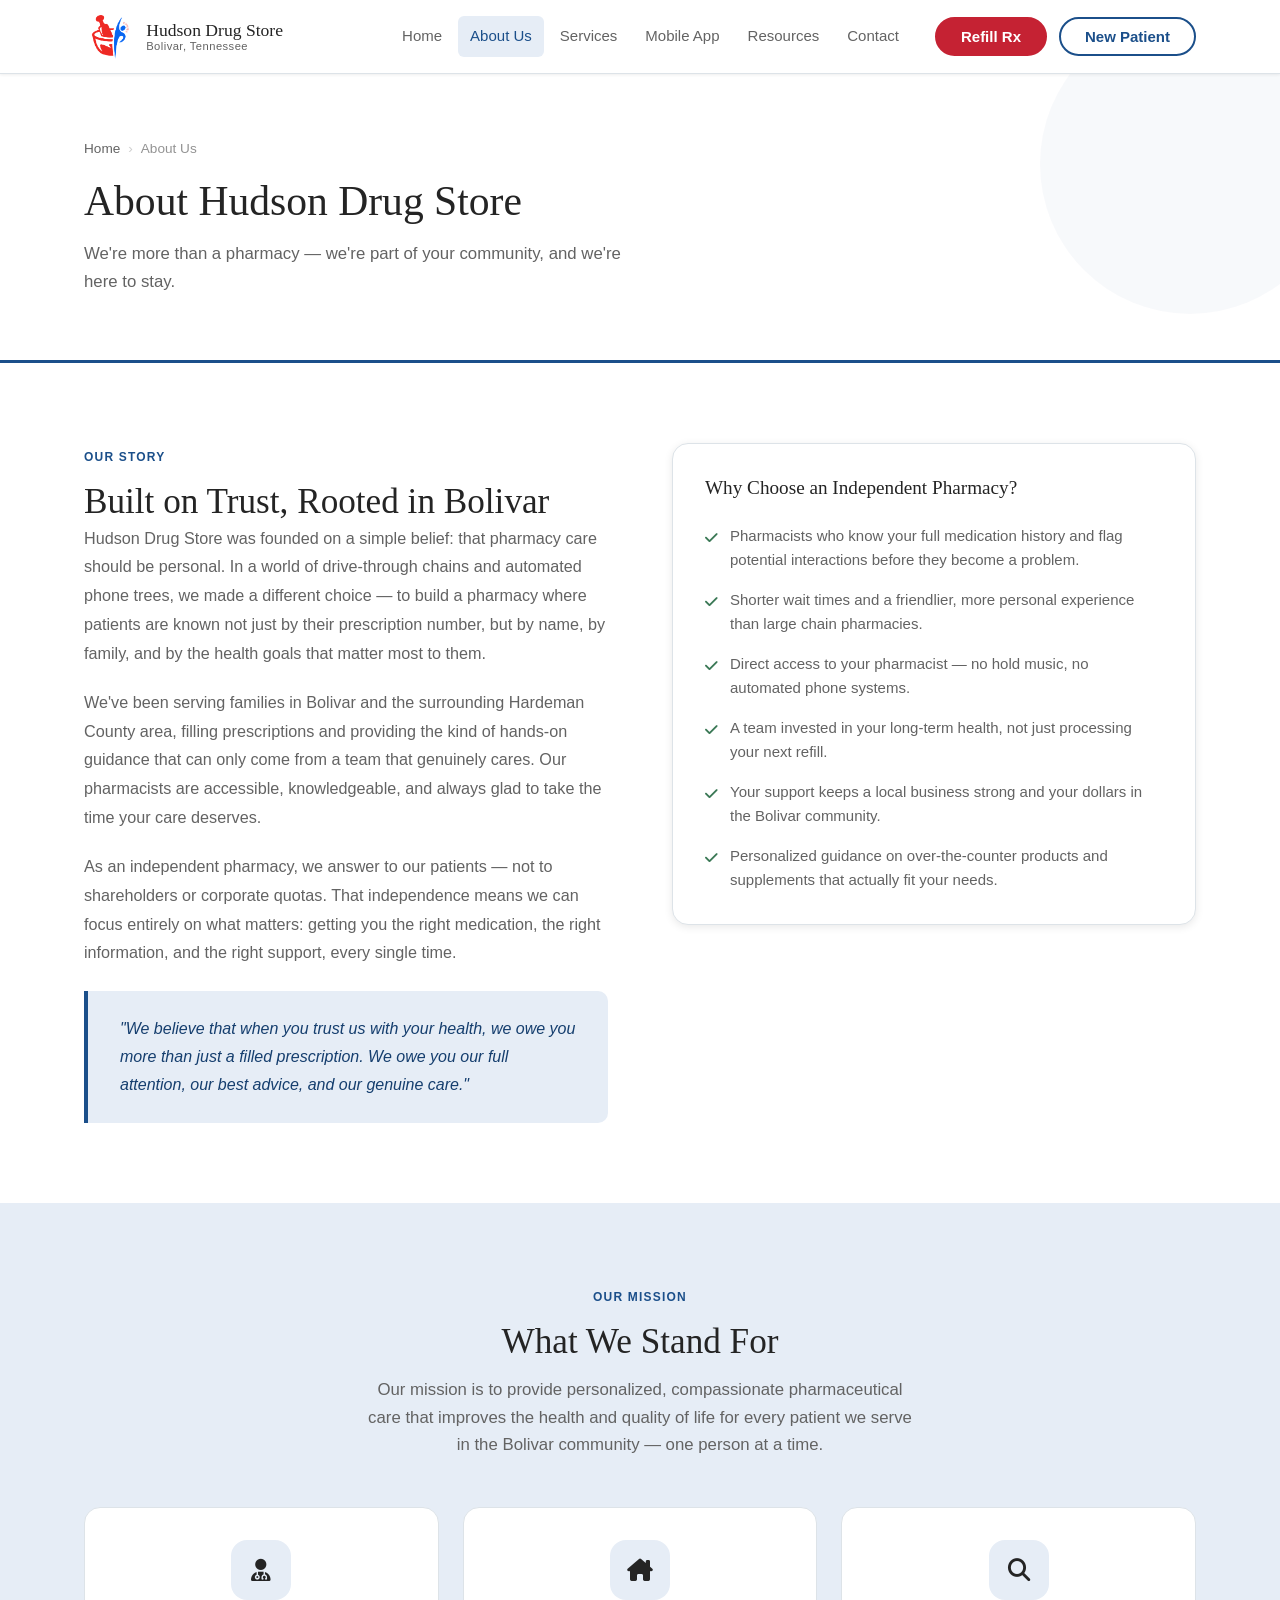
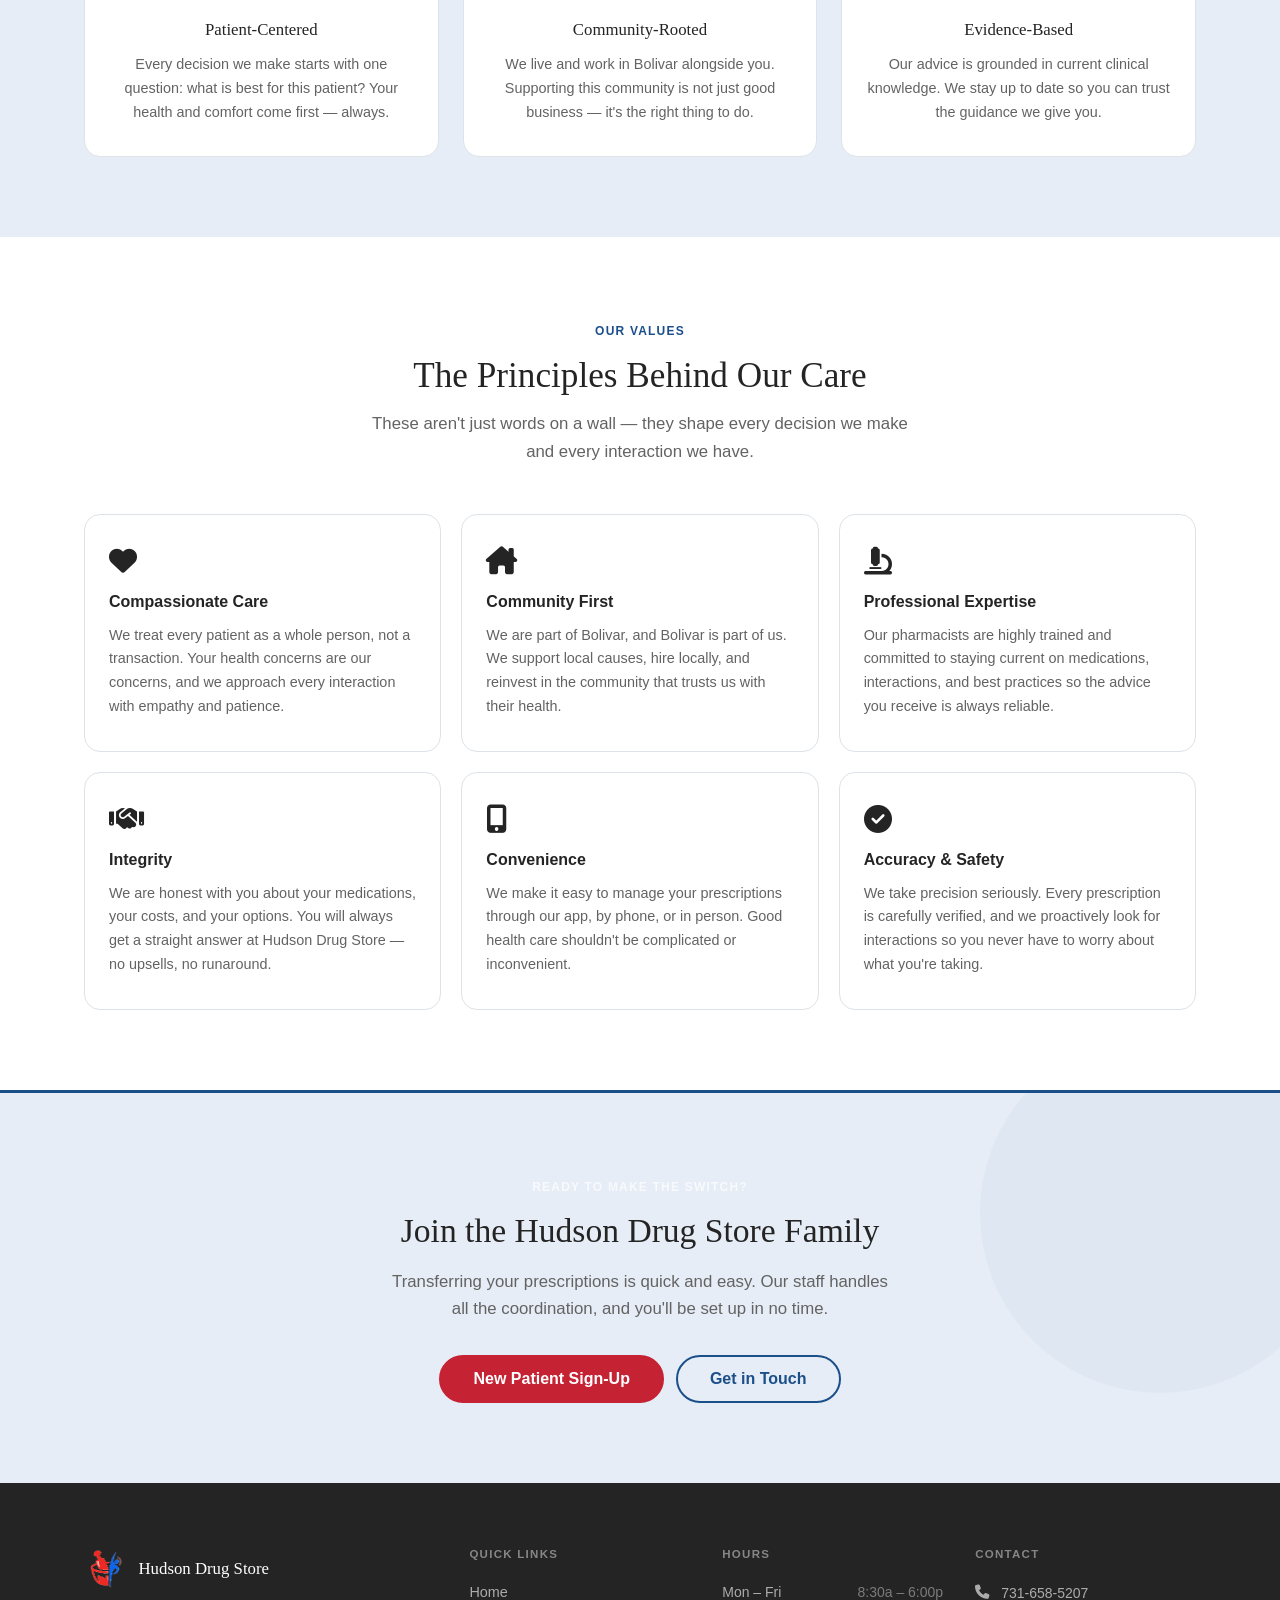
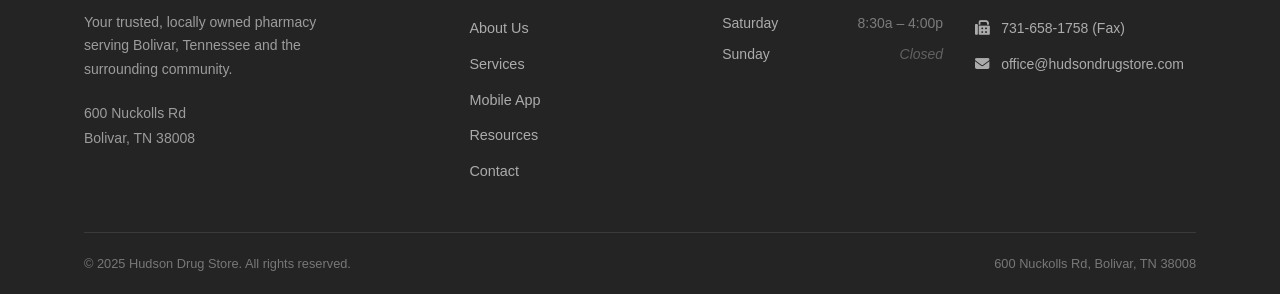
==== commit d4d69d51: "Replace Rx text logo with PharmacyLogo image - Add assets/pharmacy-logo.png - Swap header and footer" ====
--- a/about.html
+++ b/about.html
@@ -17,7 +17,7 @@
     <div class="container header-inner">
 
       <a href="index.html" class="logo" aria-label="Hudson Drug Store — Home">
-        <div class="logo-mark" aria-hidden="true">Rx</div>
+        <img src="assets/pharmacy-logo.png" alt="" class="logo-mark" />
         <div class="logo-text">
           <span class="logo-name">Hudson Drug Store</span>
           <span class="logo-tagline">Bolivar, Tennessee</span>
@@ -278,7 +278,7 @@
 
         <div class="footer-col">
           <a href="index.html" class="footer-logo" aria-label="Hudson Drug Store — Home">
-            <div class="footer-logo-mark" aria-hidden="true">Rx</div>
+            <img src="assets/pharmacy-logo.png" alt="" class="footer-logo-mark" />
             <span class="footer-logo-name">Hudson Drug Store</span>
           </a>
           <p class="footer-tagline">
--- a/styles.css
+++ b/styles.css
@@ -449,24 +449,16 @@
 }
 
 .logo-mark {
-  width: 42px;
-  height: 42px;
-  background-color: var(--clr-primary);
-  border-radius: var(--r);
-  display: flex;
-  align-items: center;
-  justify-content: center;
-  color: var(--clr-white);
-  font-family: var(--font-serif);
-  font-size: 1.05rem;
-  font-style: italic;
+  width: auto;
+  height: 52px;
+  object-fit: contain;
+  display: block;
   flex-shrink: 0;
-  letter-spacing: -0.02em;
-  transition: background-color var(--tr);
+  transition: opacity var(--tr);
 }
 
 .logo:hover .logo-mark {
-  background-color: var(--clr-primary-dark);
+  opacity: 0.85;
 }
 
 .logo-text {
@@ -1863,17 +1855,10 @@
 }
 
 .footer-logo-mark {
-  width: 38px;
-  height: 38px;
-  background-color: rgba(255, 255, 255, 0.10);
-  border-radius: var(--r-sm);
-  display: flex;
-  align-items: center;
-  justify-content: center;
-  color: var(--clr-white);
-  font-family: var(--font-serif);
-  font-size: 1rem;
-  font-style: italic;
+  width: auto;
+  height: 44px;
+  object-fit: contain;
+  display: block;
   flex-shrink: 0;
 }
 
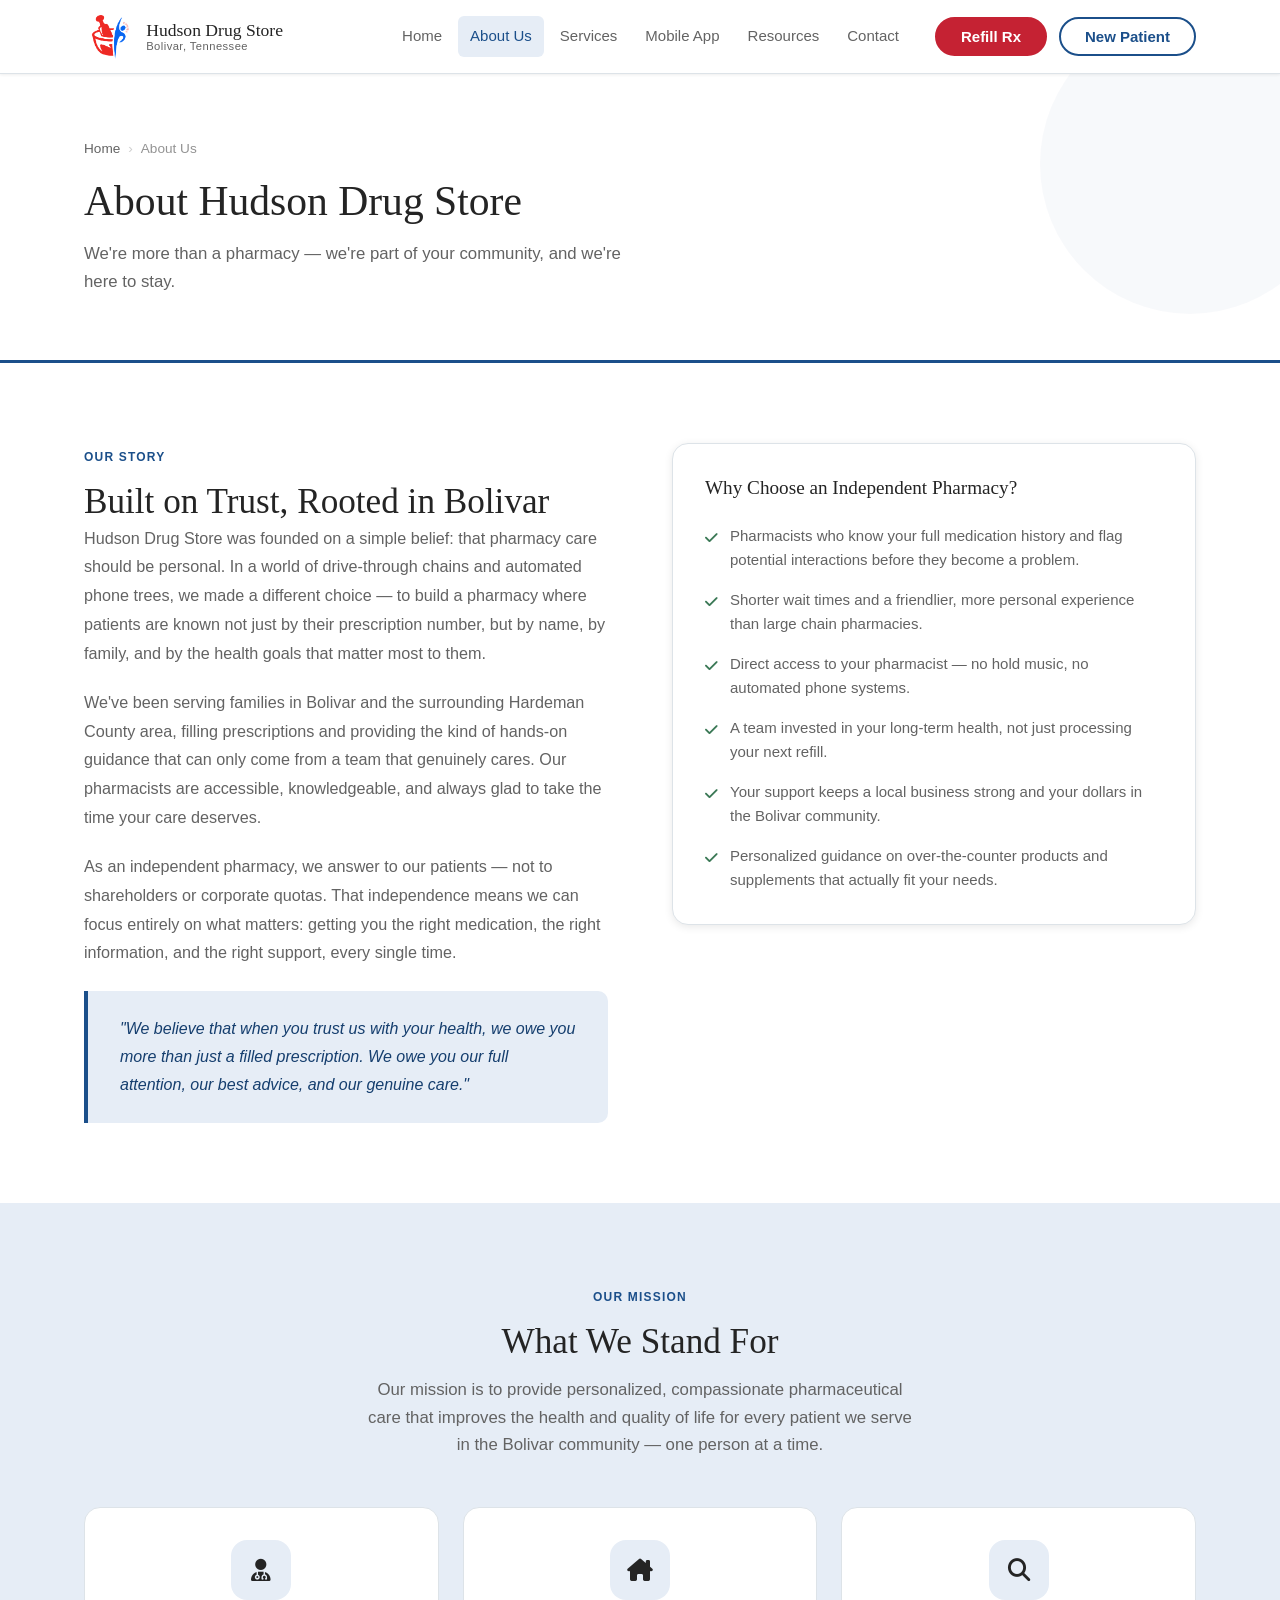
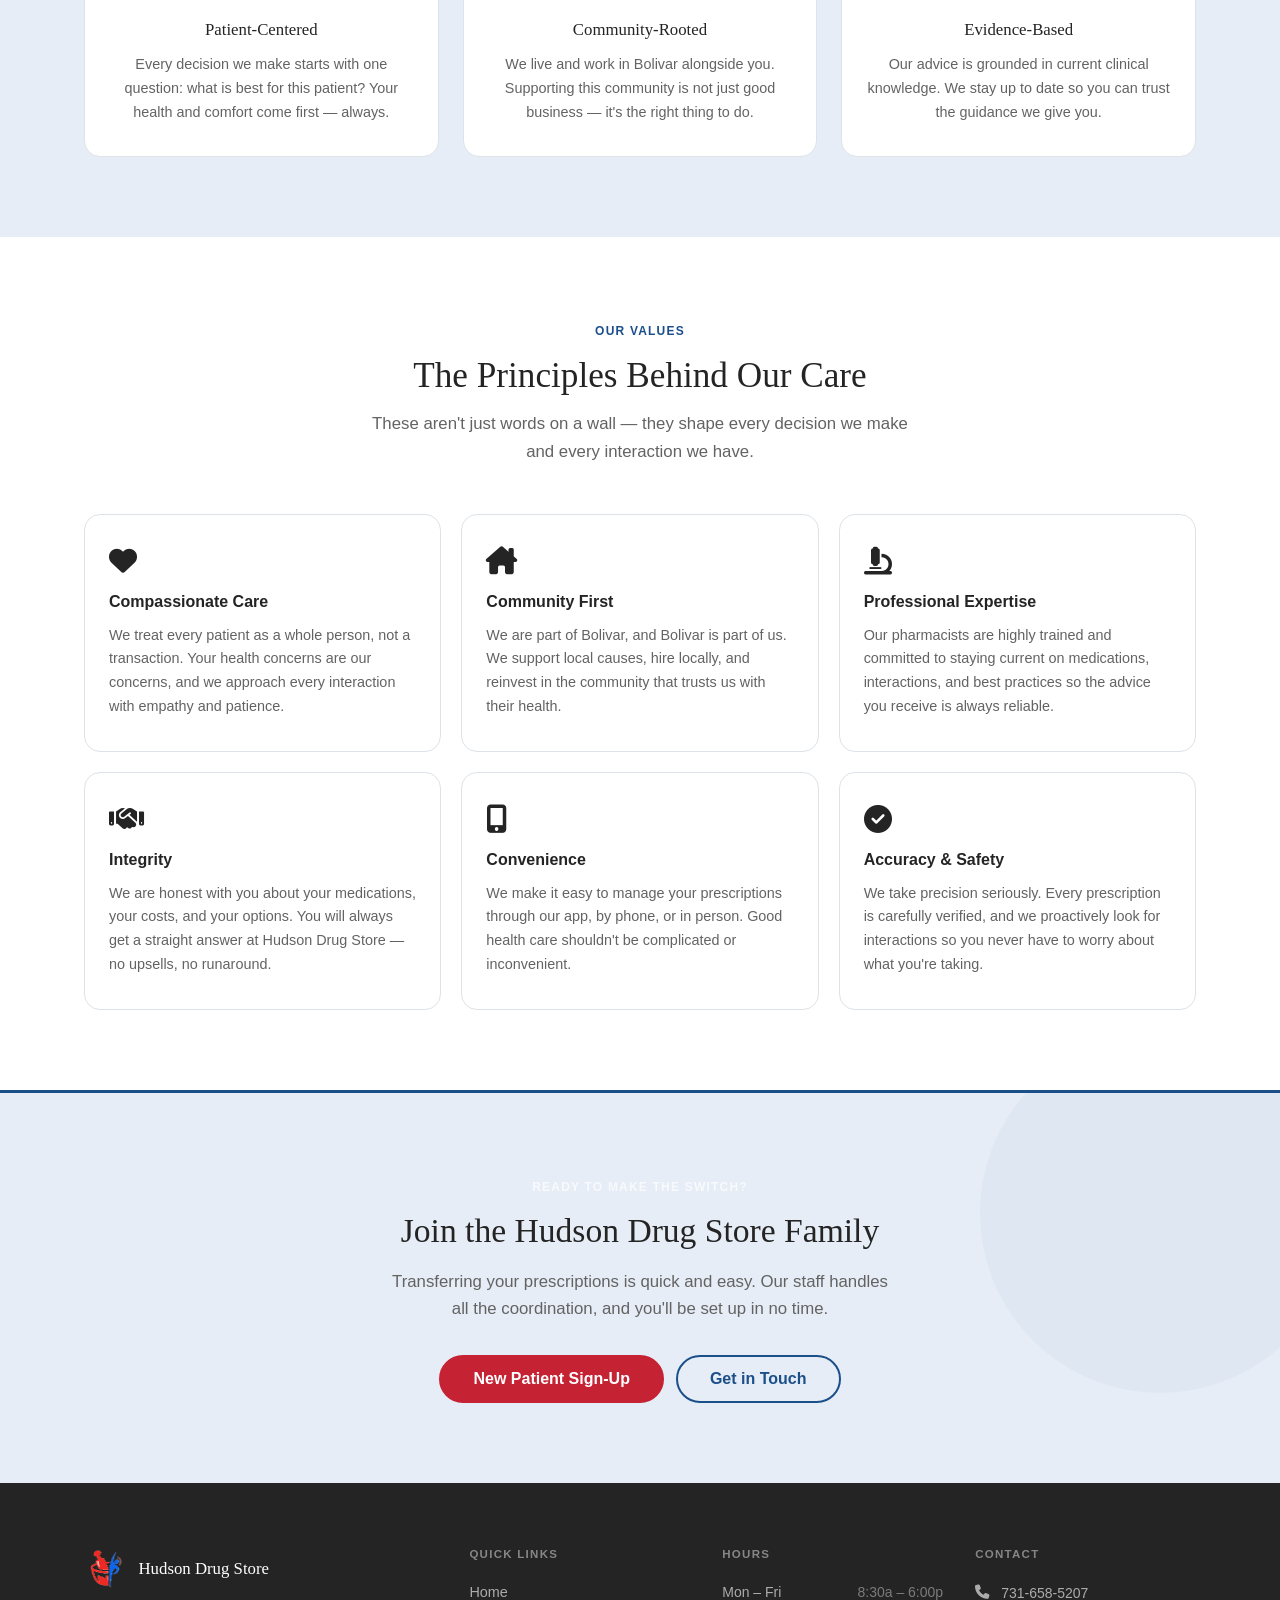
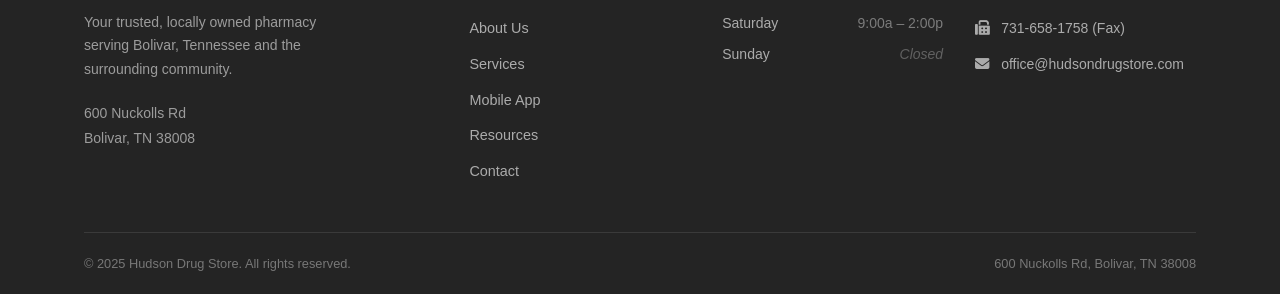
==== commit 2c9e8668: "Update Saturday hours to 9:00 a.m. – 2:00 p.m. Reflects the new Saturday schedule. Updated everywher" ====
--- a/about.html
+++ b/about.html
@@ -312,7 +312,7 @@
             </div>
             <div class="footer-hours-row">
               <span>Saturday</span>
-              <span>8:30a – 4:00p</span>
+              <span>9:00a – 2:00p</span>
             </div>
             <div class="footer-hours-row">
               <span>Sunday</span>
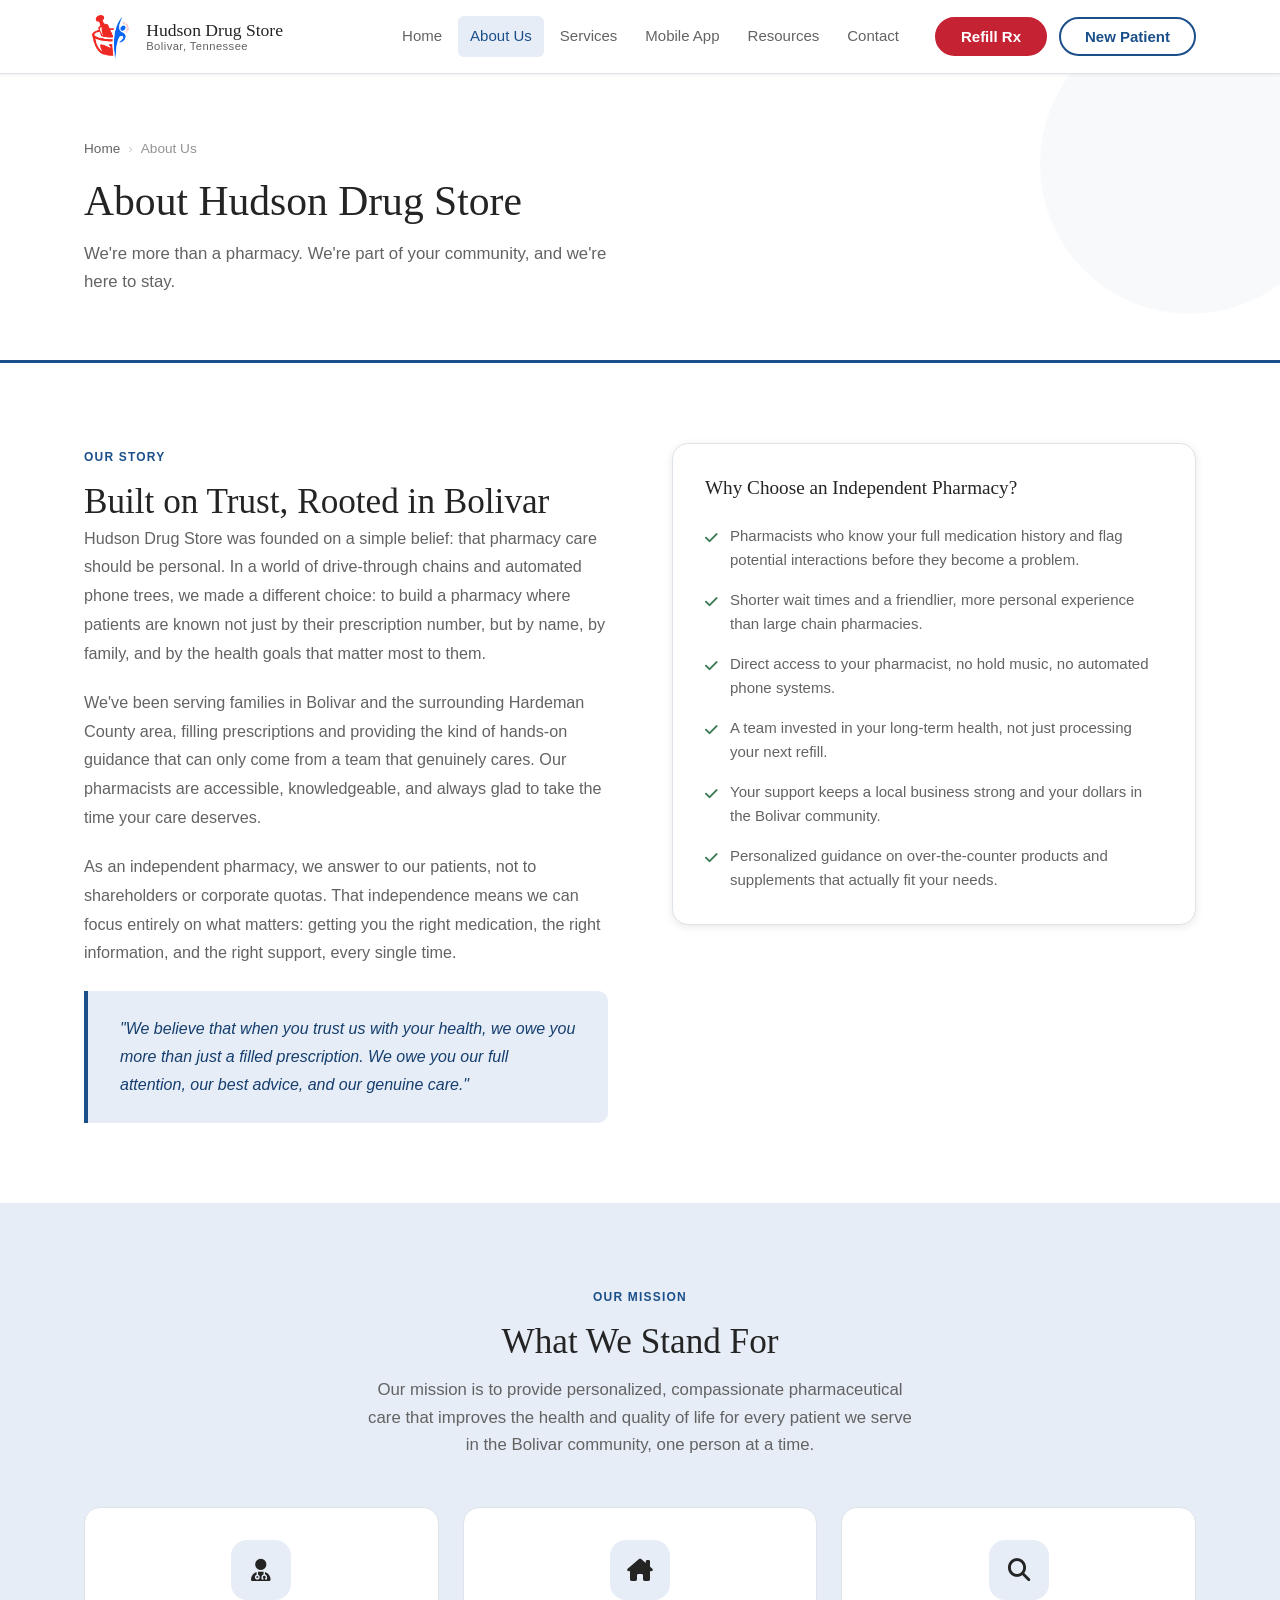
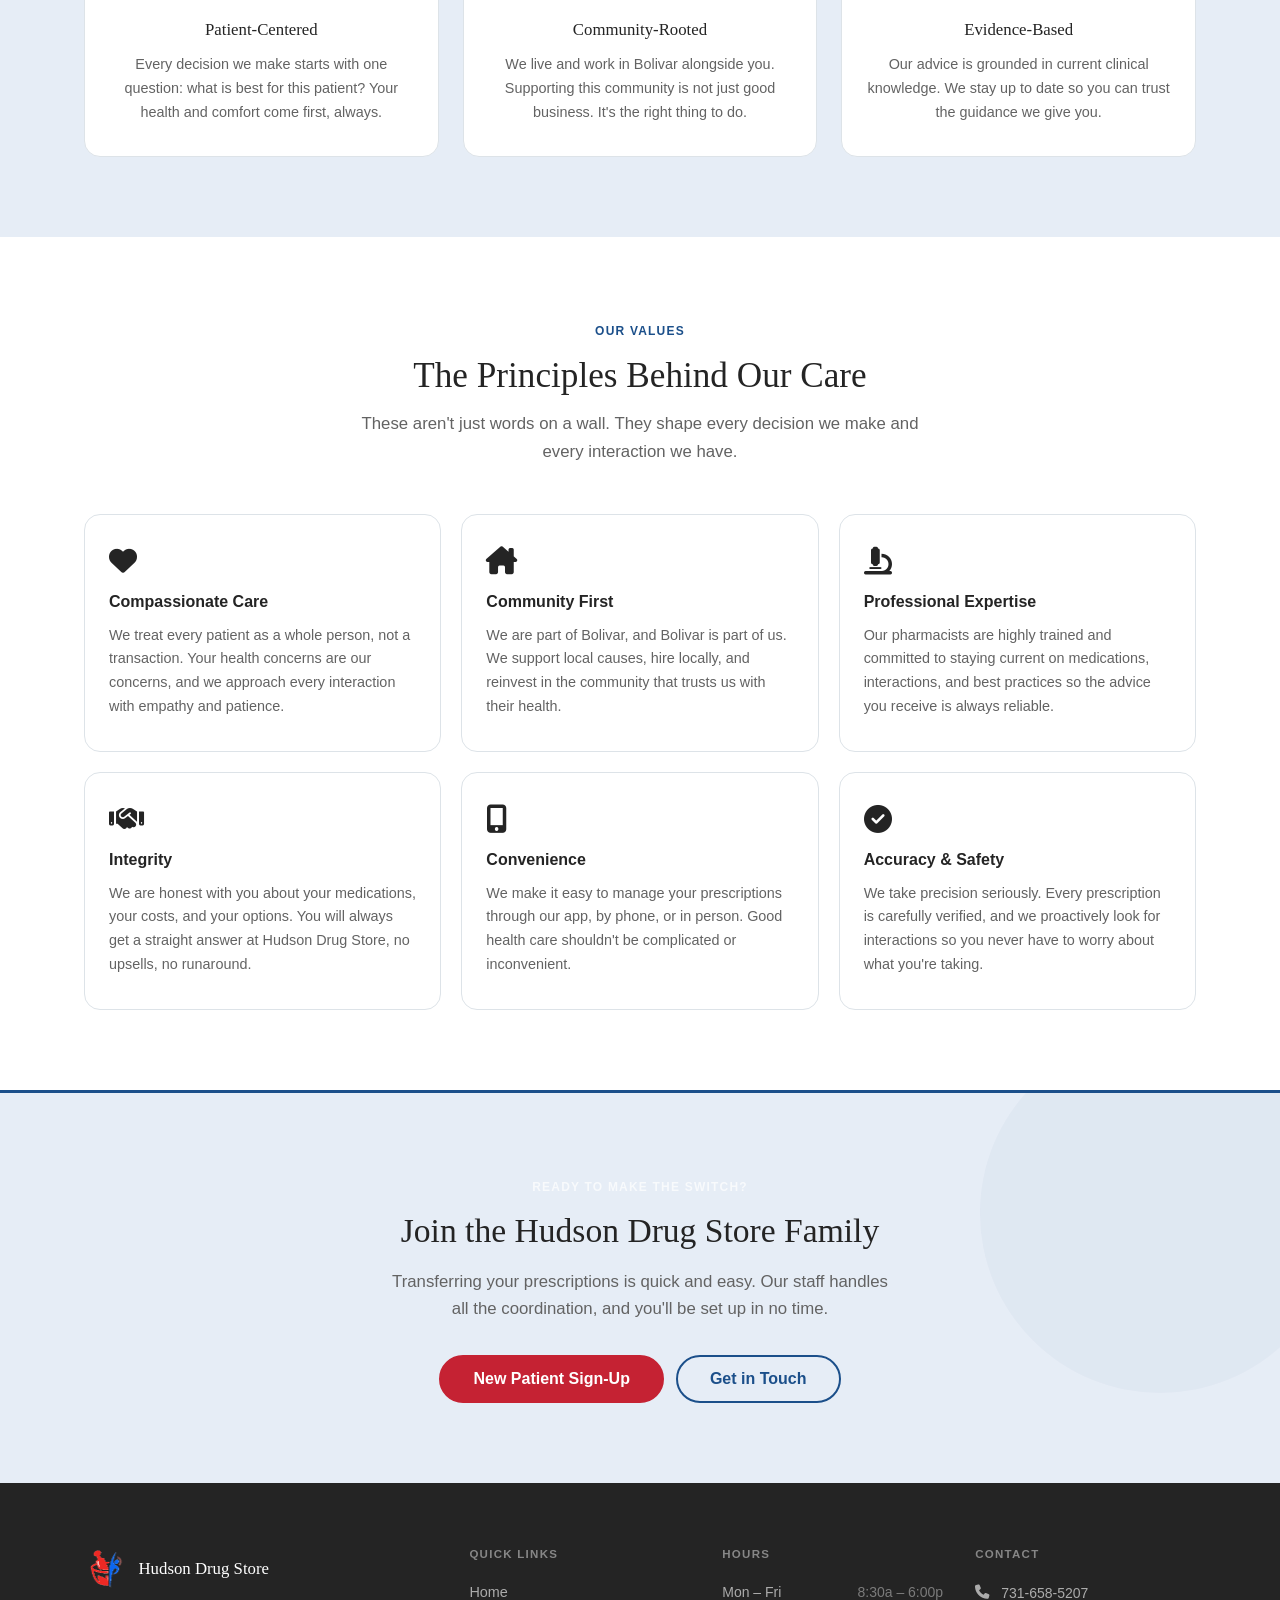
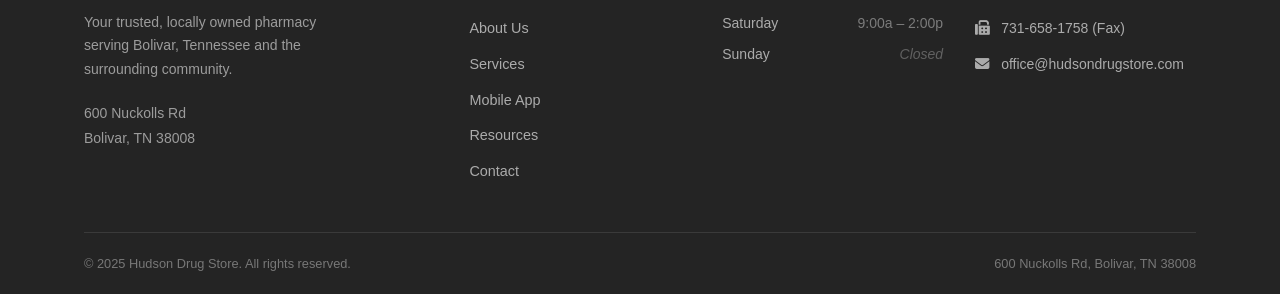
==== commit 702241e6: "Remove em dashes from site copy Co-Authored-By: Claude Opus 4.8 (1M context) <noreply@anthropic.com>" ====
--- a/about.html
+++ b/about.html
@@ -3,8 +3,8 @@
 <head>
   <meta charset="UTF-8" />
   <meta name="viewport" content="width=device-width, initial-scale=1.0" />
-  <meta name="description" content="Learn about Hudson Drug Store — a locally owned, community-focused pharmacy in Bolivar, Tennessee. Our story, mission, and core values." />
-  <title>About Us — Hudson Drug Store</title>
+  <meta name="description" content="Learn about Hudson Drug Store, a locally owned, community-focused pharmacy in Bolivar, Tennessee. Our story, mission, and core values." />
+  <title>About Us | Hudson Drug Store</title>
   <link rel="stylesheet" href="styles.css" />
   <link rel="stylesheet" href="https://cdnjs.cloudflare.com/ajax/libs/font-awesome/6.5.1/css/all.min.css" />
 </head>
@@ -16,7 +16,7 @@
   <header class="site-header">
     <div class="container header-inner">
 
-      <a href="index.html" class="logo" aria-label="Hudson Drug Store — Home">
+      <a href="index.html" class="logo" aria-label="Hudson Drug Store Home">
         <img src="assets/pharmacy-logo.png" alt="" class="logo-mark" />
         <div class="logo-text">
           <span class="logo-name">Hudson Drug Store</span>
@@ -76,7 +76,7 @@
           <span aria-current="page">About Us</span>
         </nav>
         <h1 id="page-title">About Hudson Drug Store</h1>
-        <p>We're more than a pharmacy — we're part of your community, and we're here to stay.</p>
+        <p>We're more than a pharmacy. We're part of your community, and we're here to stay.</p>
       </div>
     </section>
     <!-- END PAGE HERO -->
@@ -95,7 +95,7 @@
             <p>
               Hudson Drug Store was founded on a simple belief: that pharmacy care should be
               personal. In a world of drive-through chains and automated phone trees, we made
-              a different choice — to build a pharmacy where patients are known not just by their
+              a different choice: to build a pharmacy where patients are known not just by their
               prescription number, but by name, by family, and by the health goals that matter most
               to them.
             </p>
@@ -106,7 +106,7 @@
               always glad to take the time your care deserves.
             </p>
             <p>
-              As an independent pharmacy, we answer to our patients — not to shareholders or
+              As an independent pharmacy, we answer to our patients, not to shareholders or
               corporate quotas. That independence means we can focus entirely on what matters:
               getting you the right medication, the right information, and the right support,
               every single time.
@@ -127,7 +127,7 @@
               <ul class="aside-list">
                 <li class="aside-list-item">Pharmacists who know your full medication history and flag potential interactions before they become a problem.</li>
                 <li class="aside-list-item">Shorter wait times and a friendlier, more personal experience than large chain pharmacies.</li>
-                <li class="aside-list-item">Direct access to your pharmacist — no hold music, no automated phone systems.</li>
+                <li class="aside-list-item">Direct access to your pharmacist, no hold music, no automated phone systems.</li>
                 <li class="aside-list-item">A team invested in your long-term health, not just processing your next refill.</li>
                 <li class="aside-list-item">Your support keeps a local business strong and your dollars in the Bolivar community.</li>
                 <li class="aside-list-item">Personalized guidance on over-the-counter products and supplements that actually fit your needs.</li>
@@ -152,7 +152,7 @@
           <p>
             Our mission is to provide personalized, compassionate pharmaceutical care
             that improves the health and quality of life for every patient we serve in
-            the Bolivar community — one person at a time.
+            the Bolivar community, one person at a time.
           </p>
         </div>
 
@@ -163,7 +163,7 @@
             <h3>Patient-Centered</h3>
             <p>
               Every decision we make starts with one question: what is best for this
-              patient? Your health and comfort come first — always.
+              patient? Your health and comfort come first, always.
             </p>
           </div>
 
@@ -172,7 +172,7 @@
             <h3>Community-Rooted</h3>
             <p>
               We live and work in Bolivar alongside you. Supporting this community
-              is not just good business — it's the right thing to do.
+              is not just good business. It's the right thing to do.
             </p>
           </div>
 
@@ -199,7 +199,7 @@
         <div class="section-header section-header--center">
           <span class="section-label">Our Values</span>
           <h2 id="values-heading">The Principles Behind Our Care</h2>
-          <p>These aren't just words on a wall — they shape every decision we make and every interaction we have.</p>
+          <p>These aren't just words on a wall. They shape every decision we make and every interaction we have.</p>
         </div>
 
         <div class="value-cards">
@@ -225,7 +225,7 @@
           <div class="value-card">
             <span class="value-card-icon" aria-hidden="true"><i class="fa-solid fa-handshake"></i></span>
             <h3>Integrity</h3>
-            <p>We are honest with you about your medications, your costs, and your options. You will always get a straight answer at Hudson Drug Store — no upsells, no runaround.</p>
+            <p>We are honest with you about your medications, your costs, and your options. You will always get a straight answer at Hudson Drug Store, no upsells, no runaround.</p>
           </div>
 
           <div class="value-card">
@@ -277,7 +277,7 @@
       <div class="footer-grid">
 
         <div class="footer-col">
-          <a href="index.html" class="footer-logo" aria-label="Hudson Drug Store — Home">
+          <a href="index.html" class="footer-logo" aria-label="Hudson Drug Store Home">
             <img src="assets/pharmacy-logo.png" alt="" class="footer-logo-mark" />
             <span class="footer-logo-name">Hudson Drug Store</span>
           </a>
--- a/styles.css
+++ b/styles.css
@@ -1,5 +1,5 @@
 /* ==================================================
-   Hudson Drug Store — Main Stylesheet
+   Hudson Drug Store - Main Stylesheet
    styles.css
    ==================================================
 
@@ -31,8 +31,8 @@
    24. Map Placeholder
    25. Site Footer
    26. Utilities
-   27. Responsive — Tablet (max-width: 960px)
-   28. Responsive — Mobile (max-width: 640px)
+   27. Responsive - Tablet (max-width: 960px)
+   28. Responsive - Mobile (max-width: 640px)
    ================================================== */
 
 
@@ -332,7 +332,7 @@
   transform: translateY(1px);
 }
 
-/* Primary — teal fill */
+/* Primary - teal fill */
 .btn-primary {
   background-color: var(--clr-primary);
   border-color: var(--clr-primary);
@@ -346,7 +346,7 @@
   box-shadow: var(--sh-sm);
 }
 
-/* Accent — orange fill (main CTA) */
+/* Accent - orange fill (main CTA) */
 .btn-accent {
   background-color: var(--clr-accent);
   border-color: var(--clr-accent);
@@ -360,7 +360,7 @@
   box-shadow: var(--sh-sm);
 }
 
-/* Outline — teal border on light background */
+/* Outline - teal border on light background */
 .btn-outline {
   background-color: transparent;
   border-color: var(--clr-primary);
@@ -372,7 +372,7 @@
   color: var(--clr-white);
 }
 
-/* Outline white — white border on dark background */
+/* Outline white - white border on dark background */
 .btn-outline-white {
   background-color: transparent;
   border-color: rgba(255, 255, 255, 0.70);
@@ -1999,7 +1999,7 @@
 }
 
 
-/* ─── 27. Responsive — Tablet (max-width: 960px) ────────────── */
+/* ─── 27. Responsive - Tablet (max-width: 960px) ────────────── */
 
 @media (max-width: 960px) {
   :root {
@@ -2106,7 +2106,7 @@
 }
 
 
-/* ─── 28. Responsive — Mobile (max-width: 640px) ────────────── */
+/* ─── 28. Responsive - Mobile (max-width: 640px) ────────────── */
 
 @media (max-width: 640px) {
   :root {
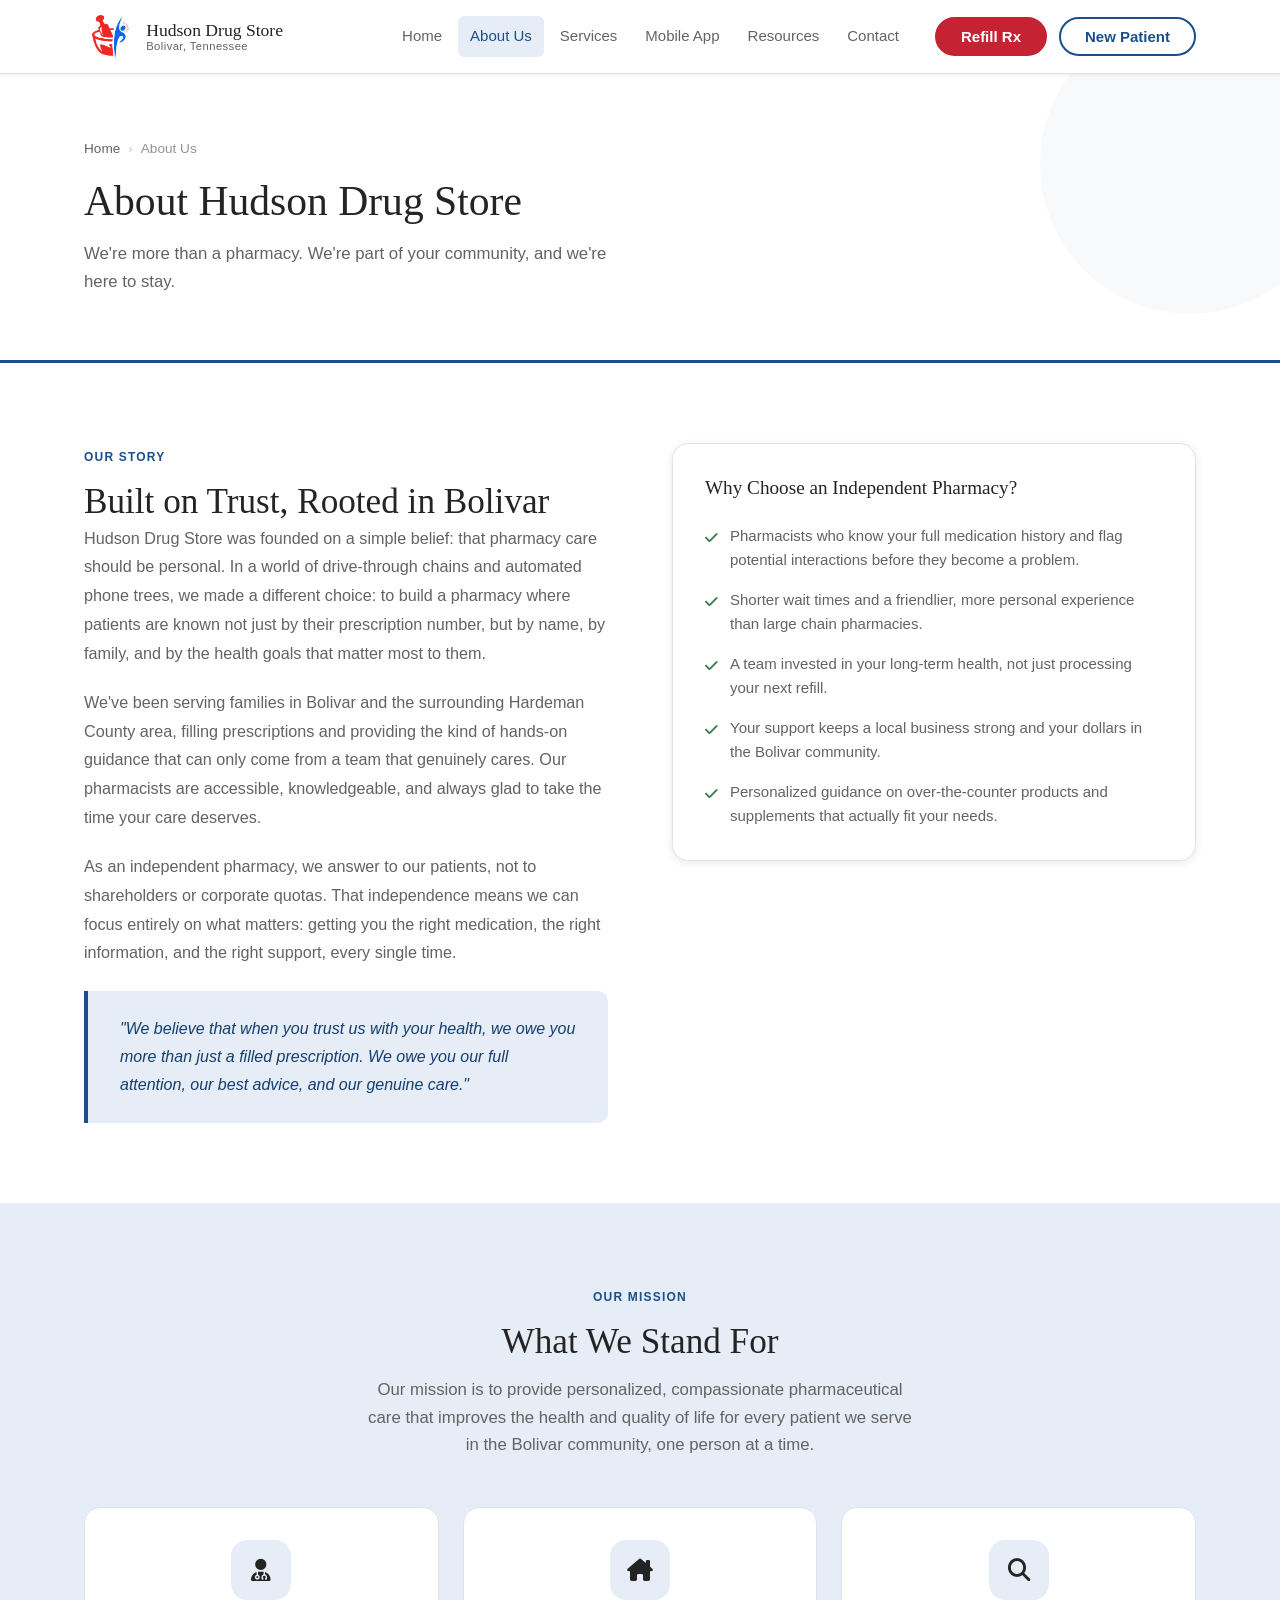
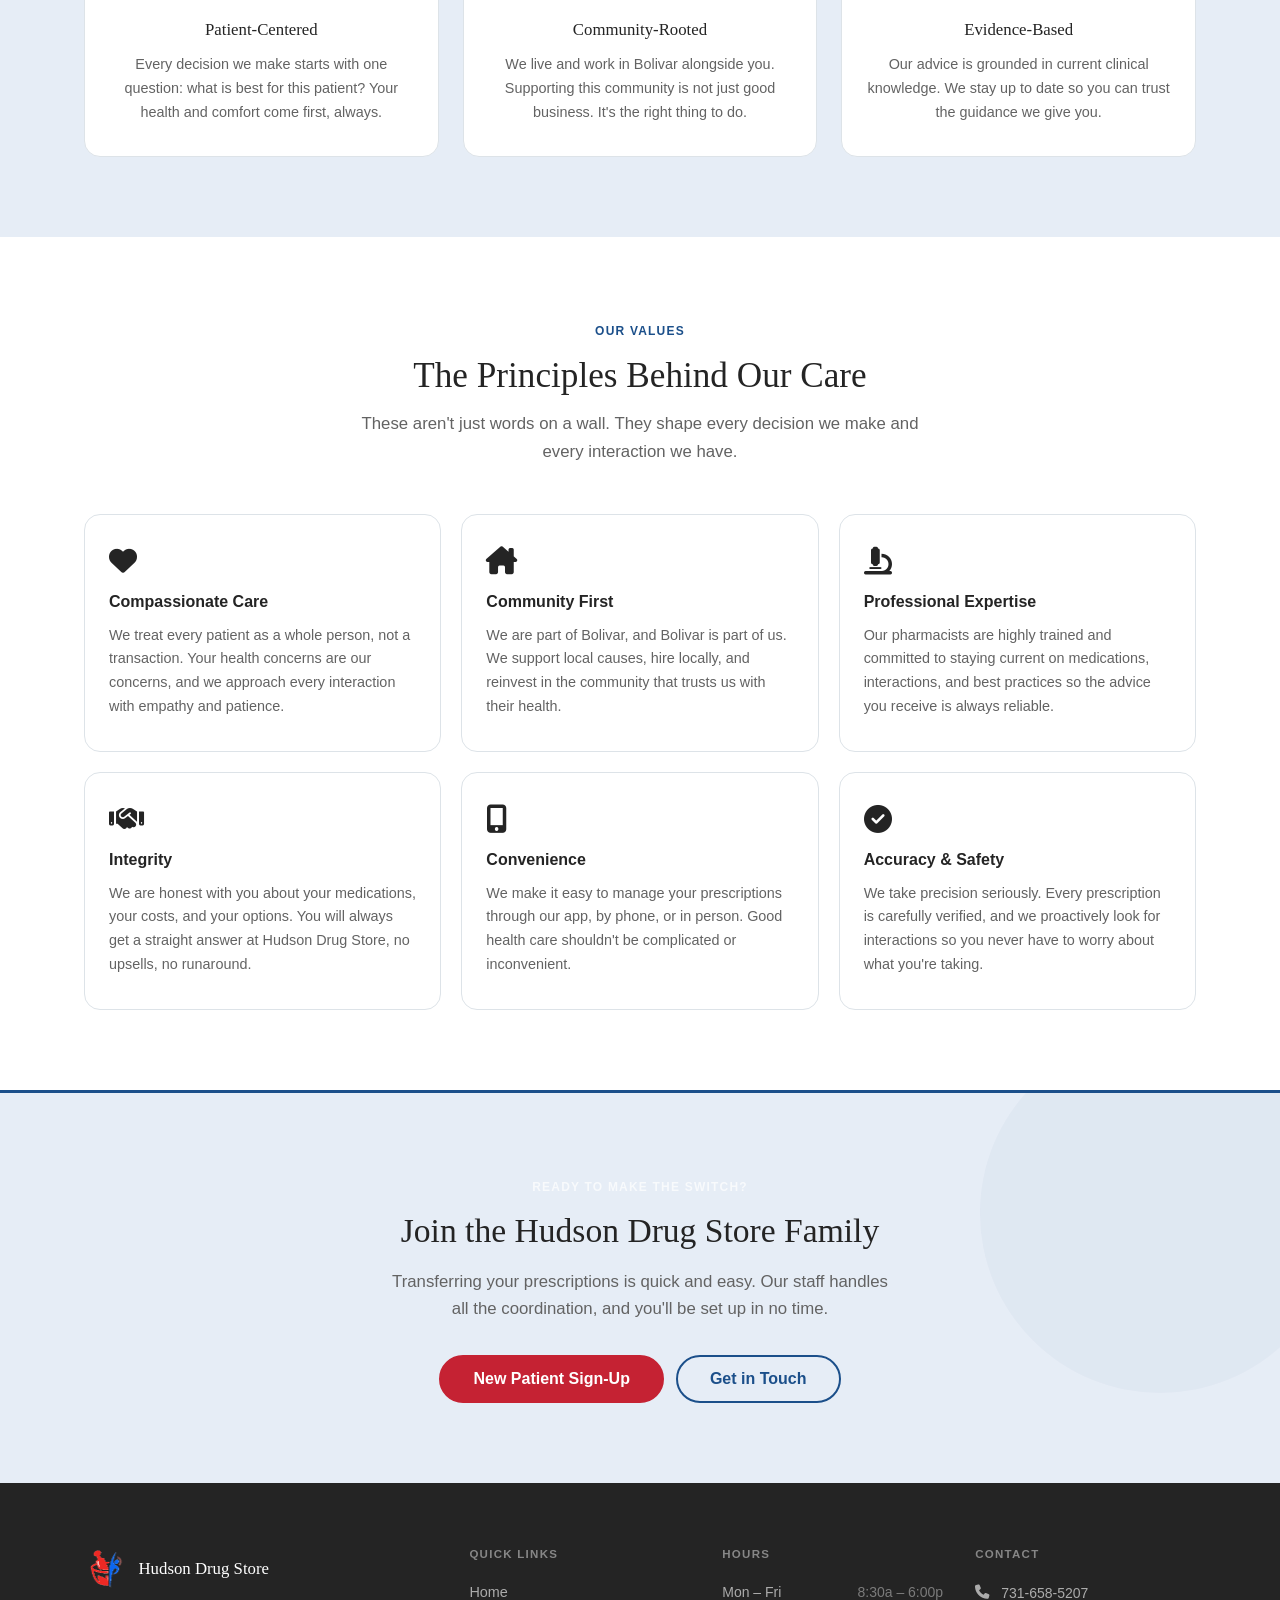
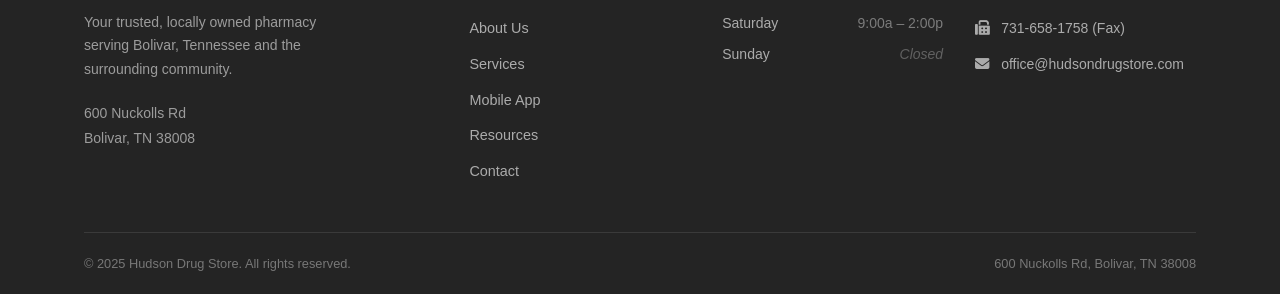
==== commit 607e76e4: "Remove 'direct access to your pharmacist' line from About Us page" ====
--- a/about.html
+++ b/about.html
@@ -34,14 +34,14 @@
           <li><a href="contact.html">Contact</a></li>
         </ul>
         <div class="nav-mobile-actions">
-          <a href="https://portal.digitalpharmacist.com/?pharmacy_id=35639321-9e39-4f12-9762-fe898cc6b6e4" class="btn btn-accent btn-lg">Refill a Prescription</a>
+          <a href="contact.html" class="btn btn-accent btn-lg">Refill a Prescription</a>
           <!-- TODO: Replace # with your new patient registration URL -->
           <a href="contact.html" class="btn btn-outline btn-lg">New Patient Sign-Up</a>
         </div>
       </nav>
 
       <div class="header-actions">
-        <a href="https://portal.digitalpharmacist.com/?pharmacy_id=35639321-9e39-4f12-9762-fe898cc6b6e4" class="btn btn-accent">Refill Rx</a>
+        <a href="contact.html" class="btn btn-accent">Refill Rx</a>
         <!-- TODO: Replace # with your new patient registration URL -->
         <a href="contact.html" class="btn btn-outline">New Patient</a>
       </div>
@@ -127,7 +127,6 @@
               <ul class="aside-list">
                 <li class="aside-list-item">Pharmacists who know your full medication history and flag potential interactions before they become a problem.</li>
                 <li class="aside-list-item">Shorter wait times and a friendlier, more personal experience than large chain pharmacies.</li>
-                <li class="aside-list-item">Direct access to your pharmacist, no hold music, no automated phone systems.</li>
                 <li class="aside-list-item">A team invested in your long-term health, not just processing your next refill.</li>
                 <li class="aside-list-item">Your support keeps a local business strong and your dollars in the Bolivar community.</li>
                 <li class="aside-list-item">Personalized guidance on over-the-counter products and supplements that actually fit your needs.</li>
--- a/styles.css
+++ b/styles.css
@@ -2205,3 +2205,23 @@
     height: 260px;
   }
 }
+
+/* Contact form status message */
+.form-status {
+  margin-top: 1rem;
+  padding: 0.85rem 1rem;
+  border-radius: 8px;
+  font-weight: 500;
+  font-size: 0.95rem;
+  line-height: 1.5;
+}
+.form-status--success {
+  background: #e7f5ec;
+  color: #1d6b3a;
+  border: 1px solid #b6e0c4;
+}
+.form-status--error {
+  background: #fdecea;
+  color: #b3261e;
+  border: 1px solid #f5c6c0;
+}
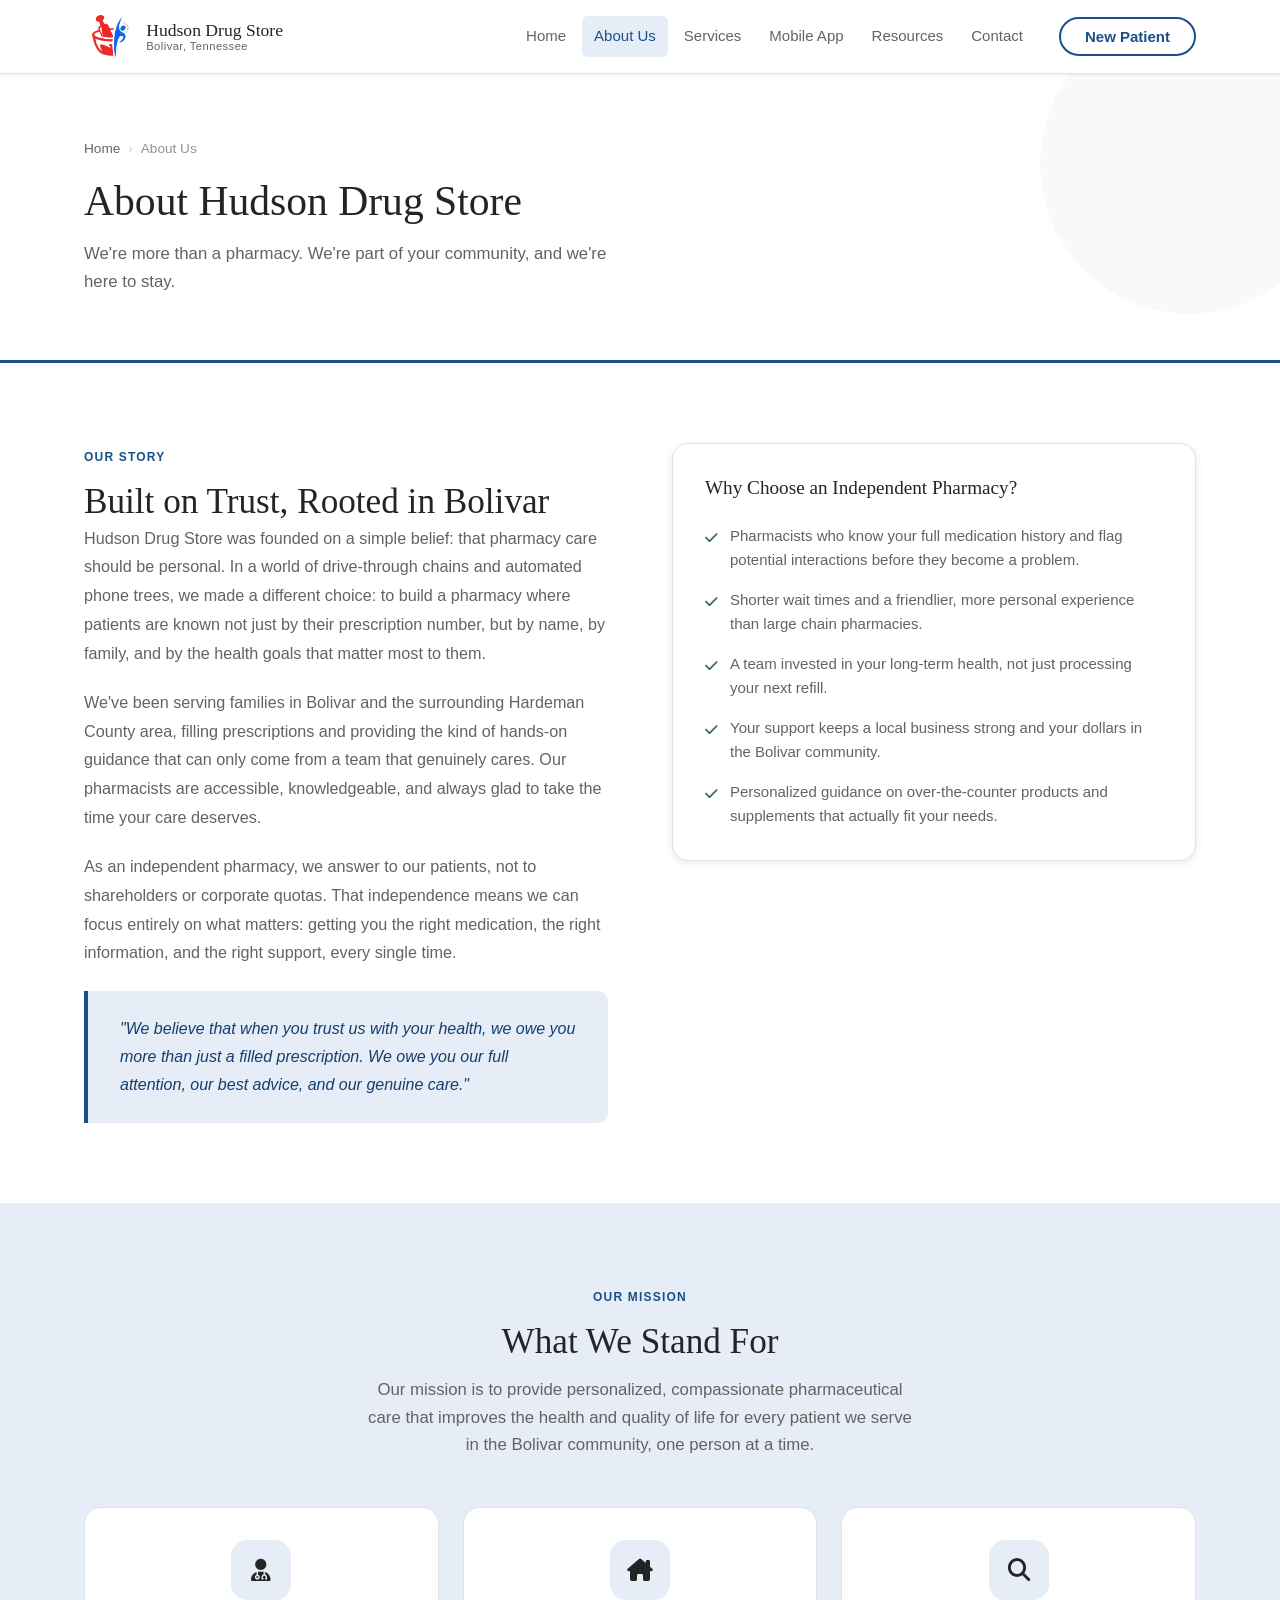
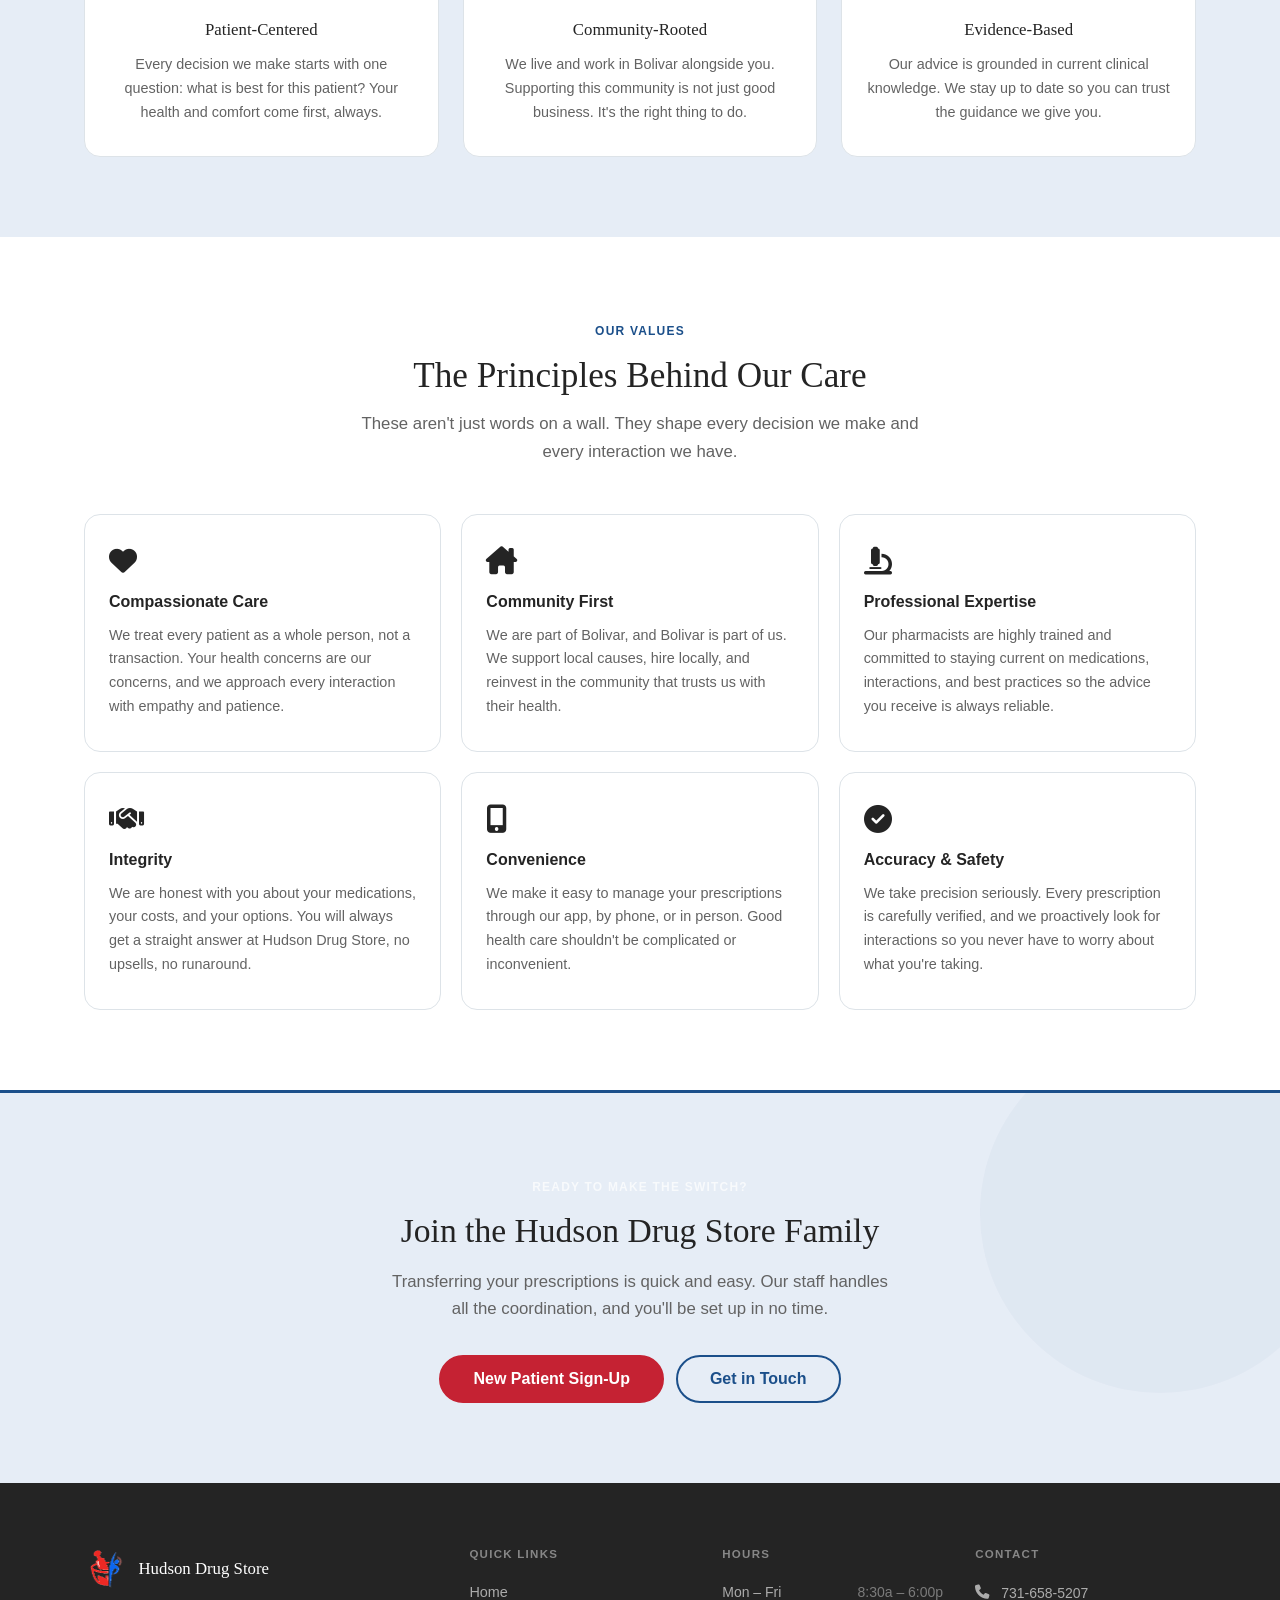
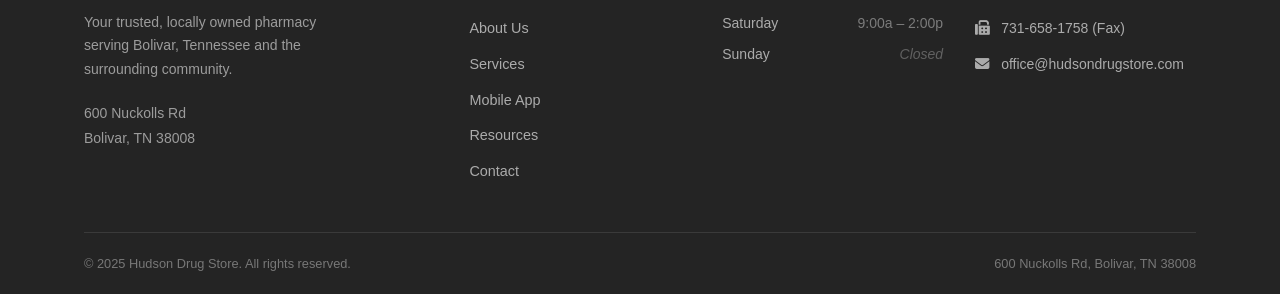
==== commit e881b900: "Remove online refill requests and rebuild New Patient form for HIPAA compliance Refill buttons route" ====
--- a/about.html
+++ b/about.html
@@ -34,16 +34,12 @@
           <li><a href="contact.html">Contact</a></li>
         </ul>
         <div class="nav-mobile-actions">
-          <a href="contact.html" class="btn btn-accent btn-lg">Refill a Prescription</a>
-          <!-- TODO: Replace # with your new patient registration URL -->
-          <a href="contact.html" class="btn btn-outline btn-lg">New Patient Sign-Up</a>
+          <a href="contact.html#new-patient-request" class="btn btn-outline btn-lg">New Patient Sign-Up</a>
         </div>
       </nav>
 
       <div class="header-actions">
-        <a href="contact.html" class="btn btn-accent">Refill Rx</a>
-        <!-- TODO: Replace # with your new patient registration URL -->
-        <a href="contact.html" class="btn btn-outline">New Patient</a>
+        <a href="contact.html#new-patient-request" class="btn btn-outline">New Patient</a>
       </div>
 
       <button
@@ -257,8 +253,7 @@
           coordination, and you'll be set up in no time.
         </p>
         <div class="btn-group">
-          <!-- TODO: Replace # with your new patient registration URL -->
-          <a href="contact.html" class="btn btn-accent btn-lg">New Patient Sign-Up</a>
+          <a href="contact.html#new-patient-request" class="btn btn-accent btn-lg">New Patient Sign-Up</a>
           <a href="contact.html" class="btn btn-outline btn-lg">Get in Touch</a>
         </div>
       </div>
--- a/styles.css
+++ b/styles.css
@@ -385,6 +385,20 @@
   color: var(--clr-primary-dark);
 }
 
+/* Green - used for the TennCare Diaper Benefit callout */
+.btn-green {
+  background-color: var(--clr-green);
+  border-color: var(--clr-green);
+  color: var(--clr-white);
+}
+
+.btn-green:hover {
+  background-color: #2E6044;
+  border-color: #2E6044;
+  color: var(--clr-white);
+  box-shadow: var(--sh-sm);
+}
+
 /* Ghost */
 .btn-ghost {
   background-color: transparent;
@@ -681,7 +695,7 @@
 
 .action-cards {
   display: grid;
-  grid-template-columns: repeat(4, 1fr);
+  grid-template-columns: repeat(3, 1fr);
   gap: var(--sp-5);
 }
 
@@ -1599,6 +1613,12 @@
   grid-template-columns: 1fr 1.5fr;
   gap: var(--sp-10);
   align-items: start;
+}
+
+.contact-forms-stack {
+  display: flex;
+  flex-direction: column;
+  gap: var(--sp-8);
 }
 
 .contact-info-block {
@@ -2066,7 +2086,7 @@
 
   /* Grid collapsing */
   .action-cards {
-    grid-template-columns: repeat(2, 1fr);
+    grid-template-columns: repeat(3, 1fr);
   }
 
   .welcome-grid,
@@ -2075,6 +2095,17 @@
   .app-intro-grid,
   .contact-page-grid {
     grid-template-columns: 1fr;
+  }
+
+  .benefit-callout-inner {
+    flex-direction: column;
+    gap: var(--sp-5);
+  }
+
+  .benefit-callout-icon {
+    width: 56px;
+    height: 56px;
+    font-size: 1.5rem;
   }
 
   .grid-2 {
@@ -2225,3 +2256,195 @@
   color: #b3261e;
   border: 1px solid #f5c6c0;
 }
+
+
+/* ─── 29. Announcement Bar ──────────────────────────────────── */
+
+.announcement-bar {
+  background-color: var(--clr-green);
+}
+
+.announcement-bar-inner {
+  display: flex;
+  align-items: center;
+  justify-content: center;
+  flex-wrap: wrap;
+  gap: var(--sp-2) var(--sp-3);
+  padding: var(--sp-3) var(--sp-6);
+  color: var(--clr-white);
+  text-decoration: none;
+  font-size: 0.9rem;
+  font-weight: 600;
+  text-align: center;
+  transition: background-color var(--tr);
+}
+
+.announcement-bar-inner:hover {
+  background-color: var(--clr-primary-dark);
+  color: var(--clr-white);
+}
+
+.announcement-bar-inner span {
+  min-width: 0;
+  flex: 1 1 auto;
+}
+
+.announcement-bar-inner i {
+  font-size: 0.95rem;
+  flex-shrink: 0;
+}
+
+@media (max-width: 640px) {
+  .announcement-bar-inner {
+    font-size: 0.8rem;
+    padding: var(--sp-2) var(--sp-4);
+    gap: var(--sp-2);
+  }
+
+  .announcement-bar-inner .fa-arrow-right {
+    display: none;
+  }
+}
+
+
+/* ─── 30. TennCare Diaper Benefit ───────────────────────────── */
+
+.benefit-highlight {
+  background-color: var(--clr-green-light);
+  border-top: 3px solid var(--clr-green);
+  border-bottom: 3px solid var(--clr-green);
+}
+
+.section-label--green {
+  color: var(--clr-green);
+}
+
+.benefit-cards {
+  display: grid;
+  grid-template-columns: repeat(auto-fit, minmax(220px, 1fr));
+  gap: var(--sp-5);
+  margin-top: var(--sp-8);
+}
+
+.benefit-card {
+  background-color: var(--clr-white);
+  border: 1px solid var(--clr-border);
+  border-radius: var(--r-lg);
+  padding: var(--sp-6);
+  transition: border-color var(--tr), box-shadow var(--tr);
+}
+
+.benefit-card:hover {
+  border-color: var(--clr-green);
+  box-shadow: var(--sh-sm);
+}
+
+.benefit-card-icon {
+  width: 44px;
+  height: 44px;
+  margin-bottom: var(--sp-4);
+  background-color: var(--clr-green-light);
+  color: var(--clr-green);
+  border-radius: var(--r);
+  display: flex;
+  align-items: center;
+  justify-content: center;
+  font-size: 1.15rem;
+}
+
+.benefit-card h4 {
+  margin-bottom: var(--sp-2);
+}
+
+.benefit-card p {
+  font-size: 0.9rem;
+  margin: 0;
+  max-width: none;
+}
+
+.benefit-cta-row {
+  display: flex;
+  align-items: center;
+  justify-content: space-between;
+  flex-wrap: wrap;
+  gap: var(--sp-4);
+  margin-top: var(--sp-8);
+  padding-top: var(--sp-6);
+  border-top: 1px solid rgba(58, 120, 85, 0.2);
+}
+
+.benefit-note {
+  font-size: 0.9375rem;
+  margin: 0;
+  max-width: none;
+}
+
+.benefit-note a {
+  font-weight: 600;
+}
+
+
+/* ─── 31. TennCare Diaper Benefit Callout (Front Page) ──────── */
+
+.benefit-callout {
+  background-color: var(--clr-green-light);
+  border-top: 1px solid var(--clr-border);
+  border-bottom: 1px solid var(--clr-border);
+  padding: var(--sp-16) 0;
+}
+
+.benefit-callout-inner {
+  display: flex;
+  align-items: flex-start;
+  gap: var(--sp-8);
+}
+
+.benefit-callout-icon {
+  width: 72px;
+  height: 72px;
+  flex-shrink: 0;
+  background-color: var(--clr-white);
+  color: var(--clr-green);
+  border-radius: var(--r-lg);
+  display: flex;
+  align-items: center;
+  justify-content: center;
+  font-size: 2rem;
+  box-shadow: var(--sh-sm);
+}
+
+.benefit-callout-body h2 {
+  margin-bottom: var(--sp-4);
+}
+
+.benefit-callout-body p {
+  max-width: 62ch;
+}
+
+.benefit-callout-actions {
+  display: flex;
+  flex-wrap: wrap;
+  gap: var(--sp-3);
+  margin: var(--sp-6) 0 var(--sp-4);
+}
+
+.benefit-callout-note {
+  font-size: 0.875rem;
+  color: var(--clr-text-muted);
+  margin: 0;
+}
+
+.benefit-callout-note a {
+  font-weight: 600;
+}
+
+@media (max-width: 640px) {
+  .benefit-callout-inner {
+    flex-direction: column;
+    align-items: flex-start;
+  }
+
+  .benefit-callout {
+    padding: var(--sp-12) 0;
+  }
+}
